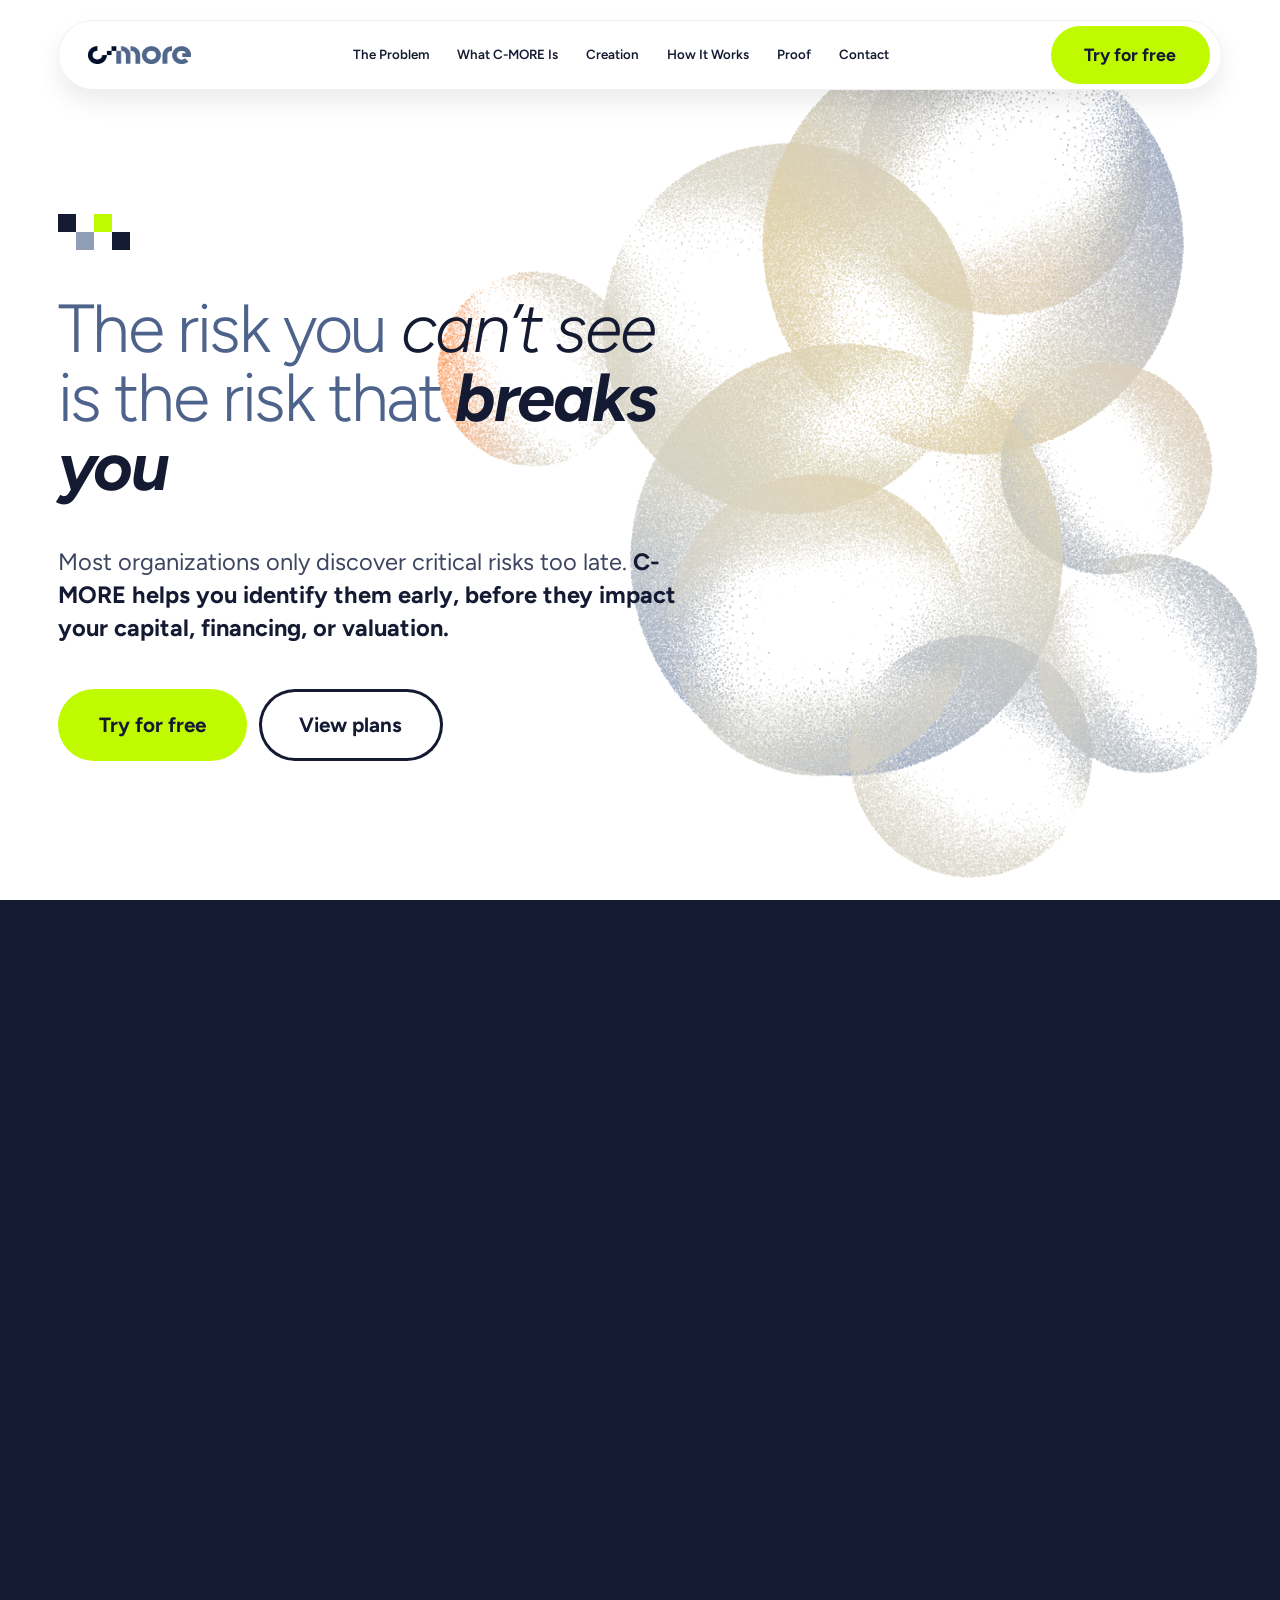
==== index.html @ a4d82d22 "Add the C-MORE landing page Static site: index.html plus assets/ (Figtree + Kode Mono from Google Fo" ====
<!doctype html>
<html lang="en">
  <head>
    <meta charset="utf-8" />
    <meta name="viewport" content="width=device-width, initial-scale=1" />
    <title>C-MORE — Risk intelligence infrastructure</title>
    <meta
      name="description"
      content="C-MORE is an AI-powered risk intelligence platform that turns ESG exposure, operational dependencies and supply chain vulnerabilities into a continuously updated risk map."
    />
    <meta name="theme-color" content="#141A32" />
    <link rel="preconnect" href="https://fonts.googleapis.com" />
    <link rel="preconnect" href="https://fonts.gstatic.com" crossorigin />
    <link
      rel="stylesheet"
      href="https://fonts.googleapis.com/css2?family=Figtree:ital,wght@0,300;0,400;0,500;0,600;0,700;0,800;0,900&amp;family=Kode+Mono:wght@400;500;600;700&amp;display=swap"
    />
    <link rel="stylesheet" href="assets/css/styles.css" />
  </head>
  <body>
    <!-- The nav surface doubles as the trial panel: pressing the CTA grows the
         pill downward, fades the links out and turns the CTA into a close X.
         The panel is absolutely positioned so the height change never reflows
         it. -->
    <header class="nav" id="nav">
      <div class="nav__bar">
        <a href="#top" aria-label="C-MORE home">
          <img
            class="nav__logo"
            src="assets/images/fig-logo.png"
            alt="c·more"
            width="112"
            height="30"
          />
        </a>

        <button
          class="nav__toggle"
          type="button"
          aria-expanded="false"
          aria-controls="nav-links"
        >
          <span></span>
          <span class="sr-only">Menu</span>
        </button>

        <nav class="nav__links" id="nav-links">
          <a href="#problem">The Problem</a>
          <a href="#what">What C-MORE Is</a>
          <a href="#creation">Creation</a>
          <a href="#how">How It Works</a>
          <a href="#proof">Proof</a>
          <a href="#contact">Contact</a>
          <button class="nav__cta--mobile" type="button" data-try-open>
            Try for free
          </button>
        </nav>

        <button
          class="btn btn--primary btn--sm nav__cta"
          type="button"
          id="try-toggle"
          aria-expanded="false"
          aria-controls="try-panel"
        >
          <span class="nav__cta-label">Try for free</span>
          <svg
            class="nav__cta-x"
            viewBox="0 0 24 24"
            aria-hidden="true"
            focusable="false"
          >
            <path d="M6 6l12 12M18 6L6 18" />
          </svg>
          <span class="nav__cta-close sr-only">Close</span>
        </button>
      </div>

      <div class="try-panel" id="try-panel">
        <h2 class="try-panel__title">Try C-MORE free</h2>
        <p class="try-panel__lead">
          See C-MORE mapped against your own supplier data — no credit card
          required.
        </p>
        <p class="try-panel__text">
          Placeholder panel content. This is where the trial sign-up form would
          live — swap it in when the fields are decided.
        </p>
      </div>
    </header>

    <div class="scrim" data-try-close></div>

    <main id="top">
      <!-- ===================== Hero ===================== -->
      <section class="hero">
        <div class="hero__bg" aria-hidden="true"></div>

        <div class="hero__inner">
          <div class="motif" aria-hidden="true">
            <i class="is-navy"></i><i></i><i class="is-green"></i><i></i> <i></i
            ><i class="is-mist"></i><i></i><i class="is-navy"></i>
          </div>

          <h1 class="hero__title">
            The risk you <em>can’t see</em><br />
            is the risk that <em class="is-bold">breaks you</em>
          </h1>

          <p class="hero__lead">
            Most organizations only discover critical risks too late.
            <strong
              >C-MORE helps you identify them early, before they impact your
              capital, financing, or valuation.</strong
            >
          </p>

          <div class="hero__ctas">
            <button class="btn btn--primary" type="button" data-try-open>
              Try for free
            </button>
            <a class="btn btn--ghost" href="#how">View plans</a>
          </div>
        </div>
      </section>
      <div class="hero__spacer" aria-hidden="true"></div>

      <!-- ===================== The problem ===================== -->
      <section class="problem" id="problem">
        <div class="container problem__inner">
          <div class="eyebrow">
            <span class="eyebrow__text">THE PROBLEM</span>
            <span class="dots" aria-hidden="true"><i></i><i></i><i></i></span>
          </div>

          <h2 class="section-title">
            Your biggest risks aren’t in your financial statements.
            <em class="em-strong">Yet.</em>
          </h2>

          <p class="problem__copy">
            Risk is now systemic, moving across supply chains, geographies and
            regulatory regimes. Non-financial risk is now
            <strong>auditable, enforceable</strong> and
            <strong>penalised</strong>, while financial institutions
            increasingly assess the wider ecosystem behind every company.
          </p>
          <p class="problem__copy">
            <strong
              >Yet visibility has not kept pace, creating blind spots where
              interconnected risk can emerge and spread.</strong
            >
          </p>

          <div class="bars" id="bars">
            <div class="bar">
              <span class="bar__label">VISIBILITY INTO TIER 1</span>
              <span class="bar__track"
                ><span class="bar__fill" style="--to: 60%"></span
              ></span>
              <span class="bar__value">60%</span>
            </div>
            <div class="bar">
              <span class="bar__label">VISIBILITY INTO TIER 2</span>
              <span class="bar__track"
                ><span class="bar__fill" style="--to: 30%"></span
              ></span>
              <span class="bar__value">30%</span>
            </div>
            <div class="bar bar--alert">
              <span class="bar__label"
                >VISIBILITY INTO<br />TIER 3 &amp; BEYOND</span
              >
              <span class="bar__track"
                ><span class="bar__fill" style="--to: 2%"></span
              ></span>
              <span class="bar__value">2%</span>
            </div>
          </div>
        </div>
      </section>
      <div class="problem__gap" aria-hidden="true"></div>

      <!-- ===================== What C-MORE is ===================== -->
      <div class="what-pin">
        <section class="what" id="what">
          <div class="container what__inner">
            <div class="eyebrow eyebrow--light">
              <span class="eyebrow__text">WHAT C-MORE IS</span>
              <span class="dots" aria-hidden="true"><i></i><i></i><i></i></span>
            </div>

            <h2 class="section-title">
              The intelligence layer for non-financial risk
            </h2>

            <p class="what__lead">
              C-MORE is an AI-powered risk intelligence platform. We aggregate
              data across your company and its ecosystem, turning ESG exposure,
              operational dependencies and supply chain vulnerabilities into a
              continuously updated risk map.
            </p>

            <div class="flow">
              <div class="flow__stats">
                <div class="flow__stat">
                  <b>100+</b>
                  <span>Structured and unstructured data sources</span>
                </div>
                <div class="flow__stat">
                  <b>20+</b>
                  <span>Risk areas, from climate to governance</span>
                </div>
              </div>

              <div class="flow__chaos" aria-hidden="true">
                <i
                  style="
                    top: 22px;
                    width: 22px;
                    height: 22px;
                    background: #c0fa00;
                    animation: chaosA 5.2s linear infinite -1.1s;
                  "
                ></i>
                <i
                  style="
                    top: 74px;
                    width: 13px;
                    height: 13px;
                    background: #5c74a3;
                    animation: chaosB 4.1s linear infinite -3s;
                  "
                ></i>
                <i
                  style="
                    top: 48px;
                    width: 17px;
                    height: 17px;
                    background: #9db0ce;
                    animation: chaosA 6s linear infinite -4.4s;
                  "
                ></i>
                <i
                  style="
                    top: 118px;
                    width: 26px;
                    height: 26px;
                    background: #5c74a3;
                    animation: chaosB 5.6s linear infinite -0.4s;
                  "
                ></i>
                <i
                  style="
                    top: 96px;
                    width: 11px;
                    height: 11px;
                    background: #c0fa00;
                    animation: chaosA 3.8s linear infinite -2.2s;
                  "
                ></i>
                <i
                  style="
                    top: 152px;
                    width: 15px;
                    height: 15px;
                    background: #9db0ce;
                    animation: chaosB 4.7s linear infinite -3.7s;
                  "
                ></i>
                <i
                  style="
                    top: 178px;
                    width: 20px;
                    height: 20px;
                    background: #c0fa00;
                    animation: chaosA 5.9s linear infinite -5.1s;
                  "
                ></i>
                <i
                  style="
                    top: 206px;
                    width: 12px;
                    height: 12px;
                    background: #5c74a3;
                    animation: chaosB 4.3s linear infinite -1.8s;
                  "
                ></i>
                <i
                  style="
                    top: 238px;
                    width: 24px;
                    height: 24px;
                    background: #5c74a3;
                    animation: chaosA 6.4s linear infinite -2.9s;
                  "
                ></i>
                <i
                  style="
                    top: 262px;
                    width: 14px;
                    height: 14px;
                    background: #c0fa00;
                    animation: chaosB 5s linear infinite -4s;
                  "
                ></i>
                <i
                  style="
                    top: 8px;
                    width: 16px;
                    height: 16px;
                    background: #9db0ce;
                    animation: chaosB 4.9s linear infinite -0.9s;
                  "
                ></i>
                <i
                  style="
                    top: 136px;
                    width: 10px;
                    height: 10px;
                    background: #c0fa00;
                    animation: chaosA 4.5s linear infinite -3.3s;
                  "
                ></i>
                <i
                  style="
                    top: 58px;
                    width: 19px;
                    height: 19px;
                    background: #5c74a3;
                    animation: chaosB 5.4s linear infinite -2.5s;
                  "
                ></i>
                <i
                  style="
                    top: 222px;
                    width: 18px;
                    height: 18px;
                    background: #9db0ce;
                    animation: chaosA 4s linear infinite -1.4s;
                  "
                ></i>
              </div>

              <div class="flow__core">
                <img
                  src="assets/images/fig-logo-negative.png"
                  alt="c·more"
                  width="166"
                  height="45"
                />
              </div>

              <div class="flow__order" aria-hidden="true">
                <div class="train">
                  <i style="background: #c0fa00"></i
                  ><i style="background: #5c74a3"></i>
                  <i style="background: #9db0ce"></i
                  ><i style="background: #5c74a3"></i>
                  <i style="background: #c0fa00"></i
                  ><i style="background: #5c74a3"></i>
                  <i style="background: #9db0ce"></i
                  ><i style="background: #5c74a3"></i>
                  <i style="background: #c0fa00"></i
                  ><i style="background: #5c74a3"></i>
                  <i style="background: #9db0ce"></i
                  ><i style="background: #5c74a3"></i>
                </div>
              </div>

              <p class="flow__caption">
                continuously<br />updated<br />risk map
              </p>
            </div>
          </div>

          <div class="what__quote">
            <!-- One element per line: the typewriter fills them in sequence,
                 which lets the second line carry its own emphasis (a single
                 sliced string could not hold markup). -->
            <p data-quote>
              <span class="quote__line">If you can’t quantify your risk,</span>
              <span class="quote__line em-strong"
                >you can’t defend your business.</span
              >
            </p>
            <button class="btn btn--ghost-light" type="button" data-try-open>
              Try now
            </button>
          </div>
        </section>
      </div>

      <!-- ===================== Category creation ===================== -->
      <div class="creation-pin">
        <section class="creation" id="creation">
          <div class="container">
            <div class="creation__head">
              <div class="eyebrow">
                <span class="eyebrow__text">CATEGORY CREATION</span>
                <span class="dots" aria-hidden="true"
                  ><i></i><i></i><i></i
                ></span>
              </div>
              <h2 class="section-title">
                <span class="title-kicker">A new category:</span>Risk
                Intelligence Infrastructure
              </h2>
              <p class="creation__lead">
                This is not a reporting tool. It is a monitoring and
                intelligence infrastructure, one that learns as your business
                and its ecosystem change.
              </p>
            </div>

            <!-- Two clipping bands with the lime line running through the gap
                 between them. Each row slides into that gap and is masked by
                 its band's edge, rather than crossing the line. -->
            <div class="risk-cards">
              <div class="risk-row risk-row--top">
                <div class="risk-row__inner">
                  <article class="risk-card reveal">
                    <b>Supply chain dependencies</b>
                    <span
                      >Disruption, concentration risk and Tier-2 vulnerabilities
                      that don’t appear in your own accounts.</span
                    >
                  </article>
                  <article class="risk-card reveal">
                    <b>Climate &amp; ESG factors</b>
                    <span
                      >Transition risk, physical climate exposure and ESG data
                      gaps that affect financing and credit ratings.</span
                    >
                  </article>
                </div>
              </div>

              <div class="risk-row risk-row--bottom">
                <div class="risk-row__inner">
                  <article class="risk-card reveal">
                    <b>Regulatory misalignment</b>
                    <span
                      >CSRD, ISSB and EU Taxonomy exposure that becomes
                      auditable, enforceable and penalised.</span
                    >
                  </article>
                  <article class="risk-card reveal">
                    <b>Operational dependencies</b>
                    <span
                      >Single points of failure in your ecosystem that aren’t
                      visible until they break.</span
                    >
                  </article>
                </div>
              </div>
            </div>
          </div>

          <!-- Statement and dataset are one group so the pair centres itself,
               rather than each being placed with its own vh offset. The slot
               collapses to nothing until the dataset is called for, so the
               statement is centred on its own first. -->
          <div class="creation__final">
            <!-- The sizer reserves the full two-line box so the typewriter does
                 not reflow and re-centre the block as each line lands. -->
            <!-- Two parts so each can be styled: the kicker is smaller and
                 held to one line, the statement itself is bold italic. The
                 typewriter fills them in sequence. The sizer is a hidden copy
                 that holds the box open so typing cannot reflow it. -->
            <p class="creation__statement">
              <span class="type">
                <span class="type__sizer" aria-hidden="true">
                  <span class="statement__kicker"
                    >C-MORE brings these into a single layer:</span
                  >
                  <span class="statement__body"
                    >a living dataset of company risk, continuously enriched and
                    analysed by AI.</span
                  >
                </span>
                <span class="type__out">
                  <span class="statement__kicker" data-statement-line
                    >C-MORE brings these into a single layer:</span
                  >
                  <span class="statement__body" data-statement-line
                    >a living dataset of company risk, continuously enriched and
                    analysed by AI.</span
                  >
                </span>
              </span>
            </p>

            <div class="dataset-slot">
              <div class="dataset">
            <div class="dataset__head">
              <span>LIVING DATASET</span>
              <span class="dataset__live"
                ><i aria-hidden="true"></i><span>LIVE</span></span
              >
            </div>
            <div class="dataset__viewport">
              <div class="dataset__reel" data-reel>
                <div class="dataset__row">
                  <i aria-hidden="true"></i
                  ><span>supplier network — tier-2 exposure remapped</span>
                </div>
                <div class="dataset__row">
                  <i aria-hidden="true"></i
                  ><span>CSRD / ESRS E1 — disclosure gap rescored</span>
                </div>
                <div class="dataset__row">
                  <i aria-hidden="true"></i
                  ><span>physical climate — flood exposure updated</span>
                </div>
                <div class="dataset__row">
                  <i aria-hidden="true"></i
                  ><span>governance — board oversight signal added</span>
                </div>
                <div class="dataset__row">
                  <i aria-hidden="true"></i
                  ><span>EU Taxonomy — alignment re-assessed</span>
                </div>
                <div class="dataset__row">
                  <i aria-hidden="true"></i
                  ><span>labour practices — supplier audit ingested</span>
                </div>
                <div class="dataset__row">
                  <i aria-hidden="true"></i
                  ><span>transition risk — carbon price scenario run</span>
                </div>
                <div class="dataset__row">
                  <i aria-hidden="true"></i
                  ><span>concentration risk — single-source flag raised</span>
                </div>
              </div>
            </div>
              </div>
            </div>
          </div>

          <div class="creation__wipe" aria-hidden="true"></div>
        </section>
      </div>

      <div class="band" aria-hidden="true"></div>

      <!-- ===================== How it works ===================== -->
      <div class="how-pin">
        <section class="how" id="how">
          <div class="container how__inner">
          <div class="how__main">
            <div class="eyebrow eyebrow--light eyebrow--start">
              <span class="eyebrow__text">HOW IT WORKS</span>
              <span class="dots" aria-hidden="true"><i></i><i></i><i></i></span>
            </div>

            <h2 class="how__title">From Signals to<br />Risk Intelligence</h2>

            <p class="how__lead">
              <strong
                >Each step turns fragmented signals into decision-ready
                intelligence</strong
              >, building toward measurable improvements in visibility,
              compliance and financial performance.
            </p>

            <div class="proof" id="proof">
              <div class="proof__card reveal">
                <b>30+</b>
                <span
                  >clients identify and structure supplier risk across 20+
                  sub-dimensions <strong>within the first 90 days</strong></span
                >
              </div>
              <div class="proof__card reveal">
                <b>75%</b>
                <span
                  >clients achieved their first CSRD disclosure requirements
                  within <strong>3 months of deployment</strong></span
                >
              </div>
              <div class="proof__card reveal">
                <b>2-3%</b>
                <span
                  >clients achieve a 2-3%
                  <strong>reduction in cost of capital</strong> through
                  proactive risk mitigation and continuous monitoring</span
                >
              </div>
            </div>
          </div>

          <!-- Four steps on one rail. On desktop each is a numbered square
               that expands into a card when it becomes the active step; below
               that breakpoint they are simply four stacked cards. -->
          <ol class="rail" id="contact">
            <li class="step is-open" data-step>
              <span class="step__no">01</span>
              <div class="step__body">
                <div class="step__inner">
                  <b class="step__title">Map your risk landscape.</b>
                  <p class="step__text">
                    We aggregate data across your company, suppliers, and
                    ecosystem — integrating ESG disclosures, operational data,
                    regulatory exposure, and supply chain dependencies into a
                    single, structured view.
                  </p>
                </div>
              </div>
            </li>

            <li class="step" data-step>
              <span class="step__no">02</span>
              <div class="step__body">
                <div class="step__inner">
                  <b class="step__title">Quantify the impact.</b>
                  <p class="step__text">
                    We translate risk signals into financial terms: cost of
                    capital implications, financing risk, valuation exposure.
                    Risk becomes a number your CFO can use and your board can
                    act on.
                  </p>
                </div>
              </div>
            </li>

            <li class="step" data-step>
              <span class="step__no">03</span>
              <div class="step__body">
                <div class="step__inner">
                  <b class="step__title">Monitor how risk evolves.</b>
                  <p class="step__text">
                    Our AI continuously tracks changes (supplier events,
                    regulatory updates, climate signals, market shifts) and
                    updates your risk profile without manual refresh cycles.
                    Your exposure picture is always current.
                  </p>
                </div>
              </div>
            </li>

            <li class="step" data-step>
              <span class="step__no">04</span>
              <div class="step__body">
                <div class="step__inner">
                  <b class="step__title">Equip leadership with intelligence.</b>
                  <p class="step__text">
                    Reports, alerts, and intelligence outputs for finance, risk,
                    and executives, audit-ready for CSRD, ISSB, and EU Taxonomy.
                    Not raw data or dashboards. Ready for filings, board packs,
                    and investor conversations.
                  </p>
                </div>
              </div>
            </li>
          </ol>
          </div>
        </section>
      </div>
    </main>

    <script src="assets/js/app.js"></script>
  </body>
</html>
---- assets/css/styles.css ----
/* ==========================================================================
   C-MORE — responsive stylesheet
   Breakpoints: mobile <768 · tablet 768–1023 · desktop >=1024
   Type and rhythm are fluid: capped by BOTH width (vw) and height (vh) so the
   page fits a short laptop window as well as a tall monitor.
   ========================================================================== */

/* ---------- Tokens ---------- */
:root {
  /* palette */
  --navy: #141a32;
  --navy-deep: #080d1c;
  --green: #c0fa00;
  --beige: #f2f1ed;
  --ink: #3e4560;
  --slate: #4e638b;
  --mist: #909db6;
  --fog: #b9c1d4;
  --red: #dd2c2f;
  --bar-track: #e9e7e2;
  --hairline: #e2e6ee;
  --blue-mid: #5c74a3;
  --blue-soft: #9db0ce;
  --white: #ffffff;

  /* layout */
  --gutter: clamp(20px, 4.5vw, 96px);
  --maxw: 1248px;
  --nav-h: clamp(56px, 6.4vw, 96px);
  --nav-top: clamp(12px, 1.6vw, 20px);

  /* fluid type — min, fluid (capped by width AND height), max */
  --fs-display-xl: clamp(2.125rem, min(8.4vw, 9.6vh), 4.25rem); /* hero h1 */
  --fs-display-l: clamp(2rem, min(5.9vw, 7.4vh), 5.25rem); /* section h2 */
  --fs-display-m: clamp(1.875rem, min(5.1vw, 6.4vh), 4.5rem);
  --fs-quote: clamp(1.5rem, min(3.6vw, 5.2vh), 3.75rem);
  --fs-statement: clamp(1.375rem, min(3.4vw, 4.8vh), 3.5rem);
  --fs-stat-xl: clamp(2rem, min(5vw, 5vh), 5.5rem); /* 60% 30% 2% */
  --fs-stat-m: clamp(1.75rem, min(3vw, 4.4vh), 2.75rem); /* 100+ 20+  */
  --fs-stat-s: clamp(1.5rem, min(2.6vw, 3.8vh), 2.375rem); /* 30+ 75%   */

  --fs-lead: clamp(1rem, 1.1vw + 0.6rem, 1.5rem);
  /* One body size for every section's paragraphs — vh-capped like the titles
     so the title:body ratio stays constant in the pinned frames too. */
  --fs-body: clamp(0.9375rem, min(1.3vw, 2.7vh), 1.3125rem);
  --fs-sm: clamp(0.875rem, 0.2vw + 0.82rem, 0.9375rem);
  --fs-mono: clamp(0.5rem, 0.2vw + 0.6rem, 0.9rem);
  --fs-mono-sm: clamp(0.625rem, 0.2vw + 0.58rem, 0.8125rem);

  /* vertical rhythm */
  --section-y: clamp(56px, min(8vw, 11vh), 110px);
  --stack-lg: clamp(24px, 3.5vw, 44px);
  --stack-md: clamp(12px, min(2.4vw, 2.6vh), 32px);
  --stack-sm: clamp(10px, 1.4vw, 16px);

  /* scroll-driven progress values, written by app.js.
     --problem-in defaults to 1 so section 2 is simply visible wherever the
     desktop choreography is not running (mobile, tablet, reduced motion). */
  --problem-in: 1;
  --blur-q: 0;
  --what-top: 100%;
  --what-bottom: 0%;
  --what-out: 0;
  --creation-in: 1;
  --creation-exit: 0px;
  --dataset-close: 1;
  --how-in: 1;
  --card-pad: clamp(20px, 2.4vw, 28px);
  --step-ease: cubic-bezier(0.32, 0.72, 0.24, 1);
  --nav-bar-h: 70px;
  /* The surface is anchored at top: var(--nav-top) and grows downward, so the
     only height that leaves an equal gap below is the viewport less that inset
     twice. A max cap cannot be used here — it would strand the bottom margin. */
  --nav-open-h: calc(100svh - 2 * var(--nav-top));
  --what-fade: 0;
  --quote-in: 0;
  --learn-in: 0;
  --merge-cards: 0;
  --merge-grow: 0;
  --merge-fill: 0;
  --merge-text: 0;
  --merge-settle: 0;
}

/* ---------- Reset / base ---------- */
*,
*::before,
*::after {
  box-sizing: border-box;
}

/* `clip` rather than `hidden`: hidden would turn the viewport into a scroll
   container and break every position:sticky section below. */
html {
  scroll-behavior: smooth;
  -webkit-text-size-adjust: 100%;
  overflow-x: clip;
}

body {
  margin: 0;
  background: var(--navy);
  color: var(--navy);
  font-family:
    "Figtree",
    system-ui,
    -apple-system,
    "Segoe UI",
    sans-serif;
  font-size: var(--fs-body);
  line-height: 1.5;
  -webkit-font-smoothing: antialiased;
}

/* anchor links shouldn't land underneath the fixed nav */
[id] {
  scroll-margin-top: calc(var(--nav-h) + var(--nav-top) + 16px);
}

h1,
h2,
h3,
p {
  margin: 0;
}
img {
  max-width: 100%;
  display: block;
}
a {
  color: inherit;
  text-decoration: none;
}
button {
  font: inherit;
  color: inherit;
  background: none;
  border: 0;
  cursor: pointer;
}

:focus-visible {
  outline: 3px solid var(--green);
  outline-offset: 3px;
}

.container {
  width: min(var(--maxw), 100%);
  margin-inline: auto;
}

.sr-only {
  position: absolute;
  width: 1px;
  height: 1px;
  padding: 0;
  margin: -1px;
  overflow: hidden;
  clip: rect(0 0 0 0);
  white-space: nowrap;
  border: 0;
}

/* Scroll-room spacers — only needed once sections are pinned (desktop). */
.hero__spacer,
.problem__gap {
  display: none;
}

/* ---------- Shared bits ---------- */
.eyebrow {
  display: flex;
  flex-direction: column;
  gap: 8px;
  align-items: center;
  margin-bottom: var(--stack-md);
}
.eyebrow--start {
  align-items: flex-start;
}

.eyebrow__text {
  font-family: "Kode Mono", ui-monospace, Menlo, monospace;
  font-size: var(--fs-mono);
  font-weight: 700;
  letter-spacing: 0.14em;
  color: var(--slate);
}
.eyebrow--light .eyebrow__text {
  color: var(--mist);
}

.dots {
  display: flex;
  gap: 8px;
}
.dots i {
  width: 8px;
  height: 8px;
  background: var(--green);
  display: block;
}

.btn {
  display: inline-flex;
  align-items: center;
  justify-content: center;
  border-radius: 999px;
  font-weight: 700;
  text-align: center;
  padding: clamp(12px, 1.6vw, 24px) clamp(22px, 3.2vw, 48px);
  font-size: clamp(0.9375rem, 0.8vw + 0.65rem, 1.5rem);
  transition:
    transform 0.18s ease,
    background-color 0.18s ease,
    color 0.18s ease;
}
.btn:hover {
  transform: translateY(-2px);
}
.btn--primary {
  background: var(--green);
  color: var(--navy);
}
.btn--ghost {
  box-shadow: inset 0 0 0 3px var(--navy);
  color: var(--navy);
}
.btn--ghost-light {
  box-shadow: inset 0 0 0 3px var(--white);
  color: var(--white);
}
.btn--sm {
  padding: clamp(10px, 1.2vw, 20px) clamp(18px, 2.6vw, 40px);
  font-size: clamp(0.875rem, 0.45vw + 0.75rem, 1.125rem);
}

.motif {
  display: grid;
  grid-template-columns: repeat(4, 18px);
  grid-template-rows: 18px 18px;
}
.motif i {
  display: block;
}
.motif .is-navy {
  background: var(--navy);
}
.motif .is-green {
  background: var(--green);
}
.motif .is-mist {
  background: var(--mist);
}

/* ==========================================================================
   Nav
   ========================================================================== */
.nav {
  position: fixed;
  top: var(--nav-top);
  left: var(--gutter);
  right: var(--gutter);
  z-index: 200;
  max-width: 1252px;
  margin-inline: auto;
  height: var(--nav-bar-h);
  /* Exactly half the bar, not an arbitrary large pill value. It renders the
     same when collapsed — the browser clamps any radius to half the box — but
     it means the radius does not balloon as the clamp lifts during the expand.
     Interpolating from 68px would render 35px, then ~52px, then 36px. */
  border-radius: calc(var(--nav-bar-h) / 2);
  background: var(--white);
  box-shadow:
    inset 0 0 0 1px rgba(20, 26, 50, 0.06),
    0 12px 24px rgba(0, 0, 0, 0.08);
  /* only the surface itself changes — the bar and the panel inside it are
     sized independently, so nothing reflows while this runs */
  transition:
    height 0.45s var(--step-ease),
    border-radius 0.45s var(--step-ease);
  will-change: height;
}
.nav.is-try-open {
  height: var(--nav-open-h);
  border-radius: clamp(24px, 3vw, 36px);
}

.nav__bar {
  height: var(--nav-bar-h);
  display: flex;
  align-items: center;
  gap: 8px;
  padding: clamp(8px, 1vw, 14px);
  padding-left: clamp(18px, 2.4vw, 32px);
}

.nav__logo {
  width: clamp(78px, 8vw, 112px);
  height: auto;
}

.nav__links {
  flex: 1;
  display: flex;
  justify-content: center;
  gap: clamp(14px, 2.2vw, 32px);
  font-size: clamp(0.8125rem, 1.04vw, 0.9375rem);
  font-weight: 600;
}
.nav__links a {
  white-space: nowrap;
}
.nav__links a:hover {
  color: var(--slate);
}
.nav__cta--mobile {
  display: none;
}

.nav__toggle {
  display: none;
  margin-left: auto;
  width: 44px;
  height: 44px;
  align-items: center;
  justify-content: center;
  border-radius: 999px;
}
.nav__toggle span {
  position: relative;
  display: block;
  width: 20px;
  height: 2px;
  background: var(--navy);
  transition: background 0.2s ease;
}
.nav__toggle span::before,
.nav__toggle span::after {
  content: "";
  position: absolute;
  left: 0;
  width: 20px;
  height: 2px;
  background: var(--navy);
  transition: transform 0.22s ease;
}
.nav__toggle span::before {
  top: -6px;
}
.nav__toggle span::after {
  top: 6px;
}

.nav__cta {
  flex: none;
}

/* CTA becomes a close button once the panel is open */
.nav__cta-close,
.nav__cta-x {
  display: none;
}
.nav__cta-x {
  width: 20px;
  height: 20px;
}
.nav__cta-x path {
  fill: none;
  stroke: currentColor;
  stroke-width: 2.5;
  stroke-linecap: round;
}
.nav.is-try-open .nav__cta-label {
  display: none;
}
.nav.is-try-open .nav__cta-close {
  display: inline; /* stays screen-reader only — it names the button */
}
.nav.is-try-open .nav__cta-x {
  display: block;
}
.nav.is-try-open .nav__cta {
  width: var(--nav-cta-x, 44px);
  height: var(--nav-cta-x, 44px);
  padding: 0;
}

/* the links step aside for the panel */
.nav__links {
  transition: opacity 0.22s ease;
}
.nav.is-try-open .nav__links {
  opacity: 0;
  pointer-events: none;
}

/* Fixed height rather than `bottom: 0`, so the surface growing around it does
   not reflow the panel's own contents mid-animation. */
.try-panel {
  position: absolute;
  top: var(--nav-bar-h);
  left: 0;
  right: 0;
  height: calc(var(--nav-open-h) - var(--nav-bar-h));
  overflow-y: auto;
  display: flex;
  flex-direction: column;
  gap: var(--stack-sm);
  padding: clamp(4px, 1vh, 16px) clamp(20px, 3vw, 44px) clamp(24px, 4vh, 44px);
  opacity: 0;
  visibility: hidden;
  transition:
    opacity 0.25s ease,
    visibility 0.25s;
}
.nav.is-try-open .try-panel {
  opacity: 1;
  visibility: visible;
  transition-delay: 0.14s, 0s;
}

.try-panel__title {
  font-size: clamp(1.75rem, 3.2vw, 2.75rem);
  font-weight: 300;
  line-height: 1.05;
  letter-spacing: -0.03em;
  color: var(--navy);
}
.try-panel__lead {
  font-size: var(--fs-body);
  line-height: 1.45;
  color: var(--navy);
  font-weight: 700;
  max-width: min(760px, 100%);
}
.try-panel__text {
  font-size: var(--fs-sm);
  line-height: 1.6;
  color: var(--ink);
  max-width: min(760px, 100%);
}

.scrim {
  position: fixed;
  inset: 0;
  z-index: 190;
  background: rgba(8, 13, 28, 0.6);
  opacity: 0;
  pointer-events: none;
  transition: opacity 0.35s ease;
}
.scrim.is-on {
  opacity: 1;
  pointer-events: auto;
}

/* held only while the panel is open, then removed */
html.is-locked {
  overflow: hidden;
}

/* ==========================================================================
   Hero
   ========================================================================== */
.hero {
  position: relative;
  /* own stacking context, so the z-index:-1 backdrop stays inside the hero
     instead of sliding behind the page background */
  isolation: isolate;
  min-height: 100svh;
  display: flex;
  align-items: center;
  padding: calc(var(--nav-h) + var(--nav-top) + clamp(24px, 5vh, 72px))
    var(--gutter) clamp(48px, 8vh, 96px);
}

.hero__bg {
  position: absolute;
  inset: 0;
  z-index: -1;
  /* White ground with the composition held to the right edge. `contain` (not
     cover) is what makes `right` mean anything — cover would scale the art to
     fill the width, leaving no slack to align within. */
  background: var(--white) url("../images/ALMA-composicao.svg") right center /
    contain no-repeat;
  filter: blur(calc(var(--blur-q) * 12px))
    brightness(calc(1 + var(--blur-q) * 0.28))
    saturate(calc(1 - var(--blur-q) * 0.25));
  transform: scale(calc(1 + var(--blur-q) * 0.04));
  will-change: filter, transform;
}

/* Legibility scrim. Not needed on a white ground with the art held clear of
   the copy — only where the image goes full-bleed behind the text (mobile). */
.hero__bg::after {
  content: "";
  position: absolute;
  inset: 0;
}

.hero__inner {
  position: relative;
  display: flex;
  flex-direction: column;
  gap: var(--stack-lg);
  max-width: 720px;
  opacity: calc(1 - var(--blur-q));
}

.hero__title {
  font-size: var(--fs-display-xl);
  font-weight: 300;
  line-height: 1.02;
  letter-spacing: -0.035em;
  color: var(--slate);
  text-wrap: balance;
}
.hero__title em {
  font-style: italic;
  color: var(--navy);
}
.hero__title em.is-bold {
  font-weight: 700;
}

/* emphasis inside a display heading — matches the hero's treatment */
.em-strong {
  font-style: italic;
  font-weight: 700;
}

.hero__lead {
  font-size: var(--fs-lead);
  line-height: 1.4;
  color: var(--ink);
  max-width: min(620px, 100%);
}
.hero__lead strong {
  color: var(--navy);
}

.hero__ctas {
  display: flex;
  flex-wrap: wrap;
  gap: 12px;
  align-items: center;
}

/* ==========================================================================
   The Problem
   ========================================================================== */
.problem {
  position: relative;
  z-index: 1;
  background: var(--beige);
  padding: var(--section-y) var(--gutter);
}

.problem__inner {
  display: flex;
  flex-direction: column;
  align-items: center;
  text-align: center;
}

.section-title {
  font-size: var(--fs-display-l);
  font-weight: 300;
  line-height: 0.98;
  letter-spacing: -0.035em;
  color: var(--navy);
  text-wrap: balance;
  max-width: min(1100px, 100%);
  margin-bottom: var(--stack-md);
}

.problem__copy {
  font-size: var(--fs-body);
  line-height: 1.45;
  color: var(--ink);
  max-width: min(1040px, 100%);
  margin-bottom: var(--stack-sm);
}
.problem__copy strong {
  color: var(--navy);
}
.problem__copy:last-of-type {
  margin-bottom: clamp(32px, 5vh, 72px);
}

/* --- bars --- */
.bars {
  width: 100%;
}

.bar {
  display: grid;
  grid-template-columns: minmax(140px, 320px) 1fr minmax(96px, 220px);
  align-items: center;
  gap: clamp(16px, 3vw, 40px);
  padding: clamp(14px, 2.4vh, 28px) 0;
  border-top: 1px solid var(--fog);
  text-align: left;
}
.bar:last-child {
  border-bottom: 1px solid var(--fog);
}

.bar__label {
  font-family: "Kode Mono", ui-monospace, Menlo, monospace;
  font-size: var(--fs-mono);
  letter-spacing: 0.15em;
  line-height: 1.4;
  color: var(--navy);
}

.bar__track {
  height: clamp(12px, 1.8vh, 22px);
  background: var(--bar-track);
  position: relative;
}
.bar__fill {
  position: absolute;
  inset: 0 auto 0 0;
  width: 0;
  background: var(--navy);
  transition: width 1.1s cubic-bezier(0.25, 0.6, 0.25, 1);
}
.bar--alert .bar__fill {
  background: var(--red);
}
.bars.is-on .bar__fill {
  width: var(--to);
}
.bars.is-on .bar:nth-child(2) .bar__fill {
  transition-delay: 0.25s;
}
.bars.is-on .bar:nth-child(3) .bar__fill {
  transition-delay: 0.5s;
}

.bar__value {
  font-size: var(--fs-stat-xl);
  font-weight: 800;
  line-height: 0.85;
  letter-spacing: -0.045em;
  color: var(--navy);
  text-align: right;
}
.bar--alert .bar__value {
  color: var(--red);
}

/* ==========================================================================
   What C-MORE is
   ========================================================================== */
.what {
  position: relative;
  z-index: 3;
  background: var(--navy);
  color: var(--white);
  padding: var(--section-y) var(--gutter);
  overflow: hidden;
}

.what__inner {
  display: flex;
  flex-direction: column;
  align-items: center;
  text-align: center;
  opacity: calc(1 - var(--what-fade));
}

.what .section-title {
  color: var(--white);
}

.what__lead {
  font-size: var(--fs-body);
  line-height: 1.45;
  color: var(--fog);
  max-width: min(1000px, 100%);
  margin-bottom: clamp(28px, 5vh, 56px);
}

/* --- the diagram --- */
.flow {
  width: 100%;
  display: grid;
  grid-template-columns:
    minmax(150px, 180px) 1fr minmax(180px, 230px)
    1fr minmax(150px, 180px);
  align-items: center;
  column-gap: 8px;
  text-align: left;
}

.flow__stats {
  display: flex;
  flex-direction: column;
  gap: var(--stack-md);
}
.flow__stat {
  display: flex;
  flex-direction: column;
  gap: 10px;
}
.flow__stat b {
  font-size: var(--fs-stat-m);
  font-weight: 800;
  line-height: 0.9;
  letter-spacing: -0.03em;
  color: var(--white);
}
.flow__stat span {
  font-family: "Kode Mono", ui-monospace, Menlo, monospace;
  font-size: var(--fs-mono-sm);
  font-weight: 600;
  letter-spacing: 0.18em;
  line-height: 1.7;
  text-transform: uppercase;
  color: var(--white);
}

.flow__chaos,
.flow__order {
  position: relative;
  height: clamp(180px, 30vh, 300px);
  overflow: hidden;
}
.flow__chaos {
  border-left: 3px dotted rgba(255, 255, 255, 0.55);
}
.flow__order {
  border-right: 3px dotted rgba(255, 255, 255, 0.55);
}

.flow__chaos i {
  position: absolute;
  left: -30px;
  display: block;
}

.flow__order .train {
  position: absolute;
  left: -16px;
  top: 50%;
  display: flex;
  gap: 33px;
  animation: orderSlide 2.1s linear infinite;
}
.flow__order .train i {
  display: block;
  width: 16px;
  height: 16px;
}

.flow__core {
  justify-self: center;
  position: relative;
  z-index: 2;
  background: transparent;
  border: 1px solid var(--hairline);
  height: clamp(180px, 30vh, 300px);
  padding: 0 clamp(16px, 2.4vw, 32px);
  display: flex;
  align-items: center;
  justify-content: center;
}
.flow__core img {
  width: clamp(110px, 12vw, 166px);
  height: auto;
}

.flow__caption {
  font-family: "Kode Mono", ui-monospace, Menlo, monospace;
  font-size: var(--fs-mono-sm);
  font-weight: 600;
  letter-spacing: 0.2em;
  line-height: 1.8;
  text-transform: uppercase;
  color: var(--white);
  text-align: right;
}

/* --- quote: in flow on small screens, a pinned overlay on desktop --- */
.what__quote {
  display: flex;
  flex-direction: column;
  margin-top: clamp(40px, 8vh, 80px);
  gap: clamp(20px, 4vh, 44px);
  align-items: center;
  justify-content: center;
  text-align: center;
  padding: 0 var(--gutter);
}
.what__quote p {
  max-width: min(1100px, 100%);
  font-size: var(--fs-display-l);
  font-weight: 300;
  line-height: 1.15;
  letter-spacing: -0.03em;
  color: var(--green);
}

/* each line keeps its box while empty, so typing never shifts the block */
.quote__line {
  display: block;
  min-height: 1.15em;
}

/* ==========================================================================
   Category creation
   ========================================================================== */
.creation {
  position: relative;
  z-index: 2;
  background: var(--beige);
  padding: var(--section-y) var(--gutter);
  overflow: hidden;
}
.creation-pin {
  position: relative;
}

/* The green wipe only makes sense inside the pinned scene */
.creation__wipe {
  display: none;
}

/* lead-in line, set smaller than the statement it introduces */
.title-kicker {
  display: block;
  font-size: 0.58em;
  letter-spacing: -0.02em;
  line-height: 1.15;
}

.creation__head {
  text-align: center;
}
.creation__head .section-title {
  max-width: min(900px, 100%);
  margin-inline: auto;
}

.creation__lead {
  margin: 0 auto clamp(20px, 4vh, 56px);
  max-width: min(880px, 100%);
  font-size: var(--fs-body);
  font-weight: 700;
  line-height: 1.45;
  color: var(--ink);
  text-align: center;
}

.risk-cards {
  display: flex;
  flex-direction: column;
  gap: clamp(12px, 2vw, 24px);
  max-width: 1152px;
  margin-inline: auto;
}

/* never let the flex column squash a band: its height must match its row
   exactly, or translateY(100%) will not clear the band edge */
.risk-row {
  flex: none;
}

.risk-row__inner {
  display: grid;
  grid-template-columns: repeat(2, minmax(0, 1fr));
  gap: clamp(12px, 2vw, 24px);
}

.risk-card {
  background: var(--navy);
  color: var(--white);
  padding: clamp(18px, 2.4vw, 28px);
  display: flex;
  flex-direction: column;
  gap: 10px;
  min-height: clamp(120px, 15vh, 172px);
}
.risk-card b {
  font-size: clamp(1rem, 0.7vw + 0.75rem, 1.25rem);
  font-weight: 700;
  letter-spacing: -0.2px;
}
.risk-card span {
  font-size: var(--fs-sm);
  line-height: 1.6;
  color: var(--mist);
}

.creation__statement {
  margin: clamp(40px, 8vh, 96px) auto 0;
  max-width: min(1100px, 100%);
  font-size: var(--fs-display-l);
  font-weight: 500;
  line-height: 1.05;
  letter-spacing: -0.025em;
  color: var(--navy);
  text-align: center;
  text-wrap: balance;
}

/* Kicker: smaller, and one line — it introduces the statement rather than
   being part of it. Wrapping is allowed below the desktop breakpoint, where
   nowrap would push it off the side of a phone. */
.statement__kicker {
  display: block;
  font-size: 0.58em;
  font-weight: 500;
  line-height: 1.15;
  letter-spacing: -0.02em;
  white-space: nowrap;
}
.statement__body {
  display: block;
  font-style: italic;
  font-weight: 700;
}

/* typewriter: hidden sizer holds the box open, the visible copy is sliced */
.type {
  position: relative;
  display: block;
}
.type__sizer {
  visibility: hidden;
}
.type__out {
  position: absolute;
  inset: 0;
}

/* --- living dataset --- */
.dataset {
  width: min(560px, 100%);
  margin: clamp(32px, 6vh, 64px) auto 0;
  background: var(--navy-deep);
  padding: clamp(18px, 2.4vw, 28px);
}
.dataset__head {
  display: flex;
  justify-content: space-between;
  align-items: center;
  padding-bottom: 14px;
  border-bottom: 1px solid rgba(192, 250, 0, 0.25);
}
.dataset__head span,
.dataset__row span {
  font-family: "Kode Mono", ui-monospace, Menlo, monospace;
  font-size: var(--fs-mono-sm);
  letter-spacing: 0.2em;
  color: var(--white);
}
.dataset__live {
  display: flex;
  gap: 8px;
  align-items: center;
}
.dataset__live i {
  width: 8px;
  height: 8px;
  display: block;
  background: var(--green);
  animation: feedGlow 1.6s ease-in-out infinite;
}
.dataset__live span {
  color: var(--green);
}

.dataset__viewport {
  height: clamp(140px, 22vh, 196px);
  overflow: hidden;
  -webkit-mask-image: linear-gradient(
    transparent,
    #000 12%,
    #000 84%,
    transparent
  );
  mask-image: linear-gradient(transparent, #000 12%, #000 84%, transparent);
}
.dataset__reel {
  animation: datasetScroll 18s linear infinite;
}
.dataset__row {
  display: flex;
  align-items: center;
  gap: 12px;
  padding: 13px 0;
  border-bottom: 1px solid rgba(192, 250, 0, 0.12);
}
.dataset__row i {
  flex: none;
  width: 8px;
  height: 8px;
  display: block;
  background: var(--green);
}
.dataset__row span {
  letter-spacing: 0.12em;
  color: rgba(255, 255, 255, 0.85);
  white-space: nowrap;
  overflow: hidden;
  text-overflow: ellipsis;
}

/* green divider band */
.band {
  background: var(--green);
  height: clamp(48px, 18vh, 180px);
  position: relative;
  z-index: 2;
}

/* ==========================================================================
   How it works
   ========================================================================== */
.how {
  position: relative;
  z-index: 2;
  background: var(--navy);
  color: var(--white);
  padding: var(--section-y) var(--gutter);
}

.how__inner {
  display: grid;
  grid-template-columns: minmax(0, 1fr) minmax(0, 440px);
  gap: clamp(32px, 5vw, 80px);
  align-items: start;
}

.how .eyebrow--start {
  flex-direction: row;
  align-items: center;
  gap: 12px;
}

.how__title {
  font-size: var(--fs-display-l);
  font-weight: 500;
  line-height: 0.98;
  letter-spacing: -0.035em;
  color: var(--white);
  margin-bottom: var(--stack-md);
}

.how__lead {
  font-size: var(--fs-body);
  line-height: 1.5;
  color: var(--fog);
  max-width: min(720px, 100%);
  margin-bottom: clamp(28px, 5vh, 56px);
}
.how__lead strong {
  color: var(--white);
}

.proof {
  display: grid;
  grid-template-columns: repeat(auto-fit, minmax(180px, 1fr));
  gap: 16px;
}
.proof__card {
  box-shadow: inset 0 0 0 1px rgba(192, 250, 0, 0.5);
  padding: clamp(20px, 2.6vw, 32px) clamp(18px, 2.2vw, 26px);
  display: flex;
  flex-direction: column;
  gap: 12px;
}
.proof__card b {
  font-size: var(--fs-stat-s);
  font-weight: 700;
  line-height: 0.9;
  color: var(--green);
}
.proof__card span {
  font-size: var(--fs-sm);
  line-height: 1.6;
  color: var(--fog);
}
.proof__card strong {
  color: var(--white);
}

.rail {
  position: relative;
  display: flex;
  flex-direction: column;
  gap: 24px;
  align-items: center;
  padding: 24px 0;
}
.rail::before {
  content: "";
  position: absolute;
  left: 50%;
  top: 0;
  bottom: 0;
  width: 3px;
  margin-left: -1.5px;
  background: var(--green);
}
/* Base (and every unpinned breakpoint): four plain cards, all open. The
   collapsing-square behaviour is layered on in the desktop block only. */
.rail {
  list-style: none;
  margin: 0;
}
.step {
  position: relative;
  width: 100%;
  background: var(--white);
  color: var(--navy);
  box-shadow: inset 0 0 0 3px var(--green);
  padding: var(--card-pad);
  display: flex;
  flex-direction: column;
  gap: 12px;
  box-sizing: border-box;
}
.step__no {
  font-family: "Kode Mono", ui-monospace, Menlo, monospace;
  font-size: var(--fs-mono-sm);
  font-weight: 700;
  letter-spacing: 0.16em;
  color: var(--slate);
}
.step__inner {
  display: flex;
  flex-direction: column;
  gap: 12px;
}
.step__title {
  display: block;
  font-size: clamp(1rem, 0.7vw + 0.75rem, 1.25rem);
  font-weight: 700;
}
.step__text {
  font-size: var(--fs-sm);
  line-height: 1.6;
  color: var(--ink);
}

/* ==========================================================================
   Keyframes
   ========================================================================== */
@keyframes chaosA {
  0% {
    transform: translateX(0) rotate(0deg);
  }
  100% {
    transform: translateX(440px) rotate(135deg);
  }
}
@keyframes chaosB {
  0% {
    transform: translateX(0) rotate(0deg);
  }
  100% {
    transform: translateX(440px) rotate(-110deg);
  }
}
@keyframes orderSlide {
  0% {
    transform: translateX(-196px);
  }
  100% {
    transform: translateX(0);
  }
}
@keyframes feedGlow {
  0%,
  100% {
    opacity: 0.25;
  }
  50% {
    opacity: 0.8;
  }
}
@keyframes datasetScroll {
  0% {
    transform: translateY(0);
  }
  100% {
    transform: translateY(-50%);
  }
}

/* reveal on scroll (used on touch / reduced-motion / mobile) */
.reveal {
  opacity: 0;
  transform: translateY(24px);
  transition:
    opacity 0.6s ease,
    transform 0.6s ease;
}
.reveal.is-in {
  opacity: 1;
  transform: none;
}

/* ==========================================================================
   Tablet
   ========================================================================== */
@media (max-width: 1023px) {
  .how__inner {
    grid-template-columns: minmax(0, 1fr);
  }
  .rail {
    max-width: 520px;
    margin-inline: auto;
    width: 100%;
  }

  .flow {
    grid-template-columns: 1fr 1fr;
    row-gap: var(--stack-md);
    justify-items: center;
    text-align: center;
  }
  .flow__stats {
    grid-column: 1 / -1;
    flex-direction: row;
    justify-content: center;
    gap: clamp(24px, 6vw, 64px);
    width: 100%;
  }
  .flow__stat {
    align-items: center;
    text-align: center;
    flex: 1;
    max-width: 260px;
  }
  .flow__chaos,
  .flow__order {
    display: none;
  }
  .flow__core {
    grid-column: 1 / -1;
    width: min(320px, 100%);
  }
  .flow__caption {
    grid-column: 1 / -1;
    text-align: center;
  }
}

/* ==========================================================================
   Mobile
   ========================================================================== */
@media (max-width: 767px) {
  .nav {
    gap: 0;
  }
  .nav__toggle {
    display: flex;
  }
  .nav__cta {
    display: none;
  }

  .nav__links {
    position: absolute;
    top: calc(100% + 8px);
    left: 0;
    right: 0;
    flex-direction: column;
    align-items: stretch;
    gap: 0;
    background: var(--white);
    border-radius: 24px;
    box-shadow: 0 16px 32px rgba(0, 0, 0, 0.16);
    padding: 8px;
    font-size: 1rem;
    /* collapsed */
    opacity: 0;
    visibility: hidden;
    transform: translateY(-8px);
    transition:
      opacity 0.2s ease,
      transform 0.2s ease,
      visibility 0.2s;
  }
  .nav__links a {
    padding: 14px 20px;
    border-radius: 16px;
  }
  .nav__links a:hover {
    background: var(--beige);
  }
  .nav__links .nav__cta--mobile {
    display: block;
    width: 100%;
    margin-top: 4px;
    background: var(--green);
    text-align: center;
    font-weight: 700;
  }

  /* The desktop CTA is hidden here, so bring it back purely as the close X —
     otherwise the panel would have no close control on a phone. */
  .nav.is-try-open .nav__toggle {
    display: none;
  }
  .nav.is-try-open .nav__cta {
    display: inline-flex;
    margin-left: auto;
  }

  .nav.is-open .nav__links {
    opacity: 1;
    visibility: visible;
    transform: none;
  }
  .nav.is-open .nav__toggle span {
    background: transparent;
  }
  .nav.is-open .nav__toggle span::before {
    transform: translateY(6px) rotate(45deg);
  }
  .nav.is-open .nav__toggle span::after {
    transform: translateY(-6px) rotate(-45deg);
  }

  .hero {
    min-height: 88svh;
  }
  .hero__bg {
    background-size: cover;
    background-position: 72% center;
  }
  .hero__bg::after {
    background: linear-gradient(
      180deg,
      rgba(255, 255, 255, 0.92) 0%,
      rgba(255, 255, 255, 0.78) 55%,
      rgba(255, 255, 255, 0.5) 100%
    );
  }
  .statement__kicker {
    white-space: normal;
  }

  .hero__lead {
    max-width: none;
  }
  .hero__ctas .btn {
    flex: 1 1 100%;
  }

  .section-title,
  .creation__head .section-title {
    max-width: none;
  }

  /* bars stack: label over track, value beside */
  .bar {
    grid-template-columns: 1fr auto;
    gap: 10px 16px;
  }
  .bar__label {
    grid-column: 1;
    grid-row: 1;
    align-self: end;
  }
  .bar__value {
    grid-column: 2;
    grid-row: 1 / span 2;
    align-self: center;
  }
  .bar__track {
    grid-column: 1;
    grid-row: 2;
  }

  .flow__stats {
    flex-direction: column;
    align-items: center;
  }
  .flow__stat {
    max-width: none;
  }

  .risk-row__inner {
    grid-template-columns: minmax(0, 1fr);
  }

  .dataset__row span {
    white-space: normal;
  }

  .rail {
    gap: 16px;
  }
}

/* ==========================================================================
   Desktop scroll choreography
   Only pin sections when there is genuinely room for them.
   ========================================================================== */
@media (min-width: 1024px) and (min-height: 620px) and (pointer: fine) {
  /* z-index 0, not -1: at -1 the empty .hero__spacer (in flow, z-index auto)
     sits above the fixed hero and eats every click on its CTAs. 0 still puts
     it under every section below, all of which are positioned at 1 or more. */
  .hero {
    position: fixed;
    inset: 0;
    z-index: 0;
    min-height: 0;
  }
  .hero__spacer {
    display: block;
    height: 100vh;
  }

  /* Held still for the whole of its scroll, transparent so the blurred hero
     reads through. It does not slide into frame — the elements inside fade in
     where they already sit, driven by --problem-in. */
  .problem {
    position: fixed;
    inset: 0;
    z-index: 1;
    height: 100vh;
    background: transparent;
    display: flex;
    align-items: center;
    padding-block: calc(var(--nav-h) + var(--nav-top)) clamp(16px, 1.5vh, 24px);
    pointer-events: none;
  }
  .problem.is-live {
    pointer-events: auto;
  }
  .problem__inner {
    width: min(var(--maxw), 100%);
  }

  /* staggered fade, opacity only — nothing moves */
  .problem .problem__inner > * {
    opacity: clamp(0, calc((var(--problem-in) - var(--d, 0)) * 3), 1);
  }
  .problem .problem__inner > :nth-child(2) {
    --d: 0.08;
  }
  .problem .problem__inner > :nth-child(3) {
    --d: 0.16;
  }
  .problem .problem__inner > :nth-child(4) {
    --d: 0.22;
  }
  .problem .problem__inner > :nth-child(5) {
    --d: 0.28;
  }

  /* the hero is invisible by now — stop it swallowing clicks */
  .hero.is-faded {
    pointer-events: none;
  }
  .problem .bar {
    padding-block: clamp(8px, 2vh, 28px);
  }
  .problem__copy:last-of-type {
    margin-bottom: clamp(20px, 4vh, 72px);
  }

  /* absorbs the scroll length the now-fixed .problem no longer occupies
     (its own 100vh) plus the original 45vh breather before "What C-MORE is" */
  .problem__gap {
    display: block;
    height: 145vh;
  }

  .what-pin {
    height: 280vh;
    position: relative;
    z-index: 3;
  }
  /* Nothing in this section ever moves. The panel is pinned to the viewport
     and the navy band is drawn by a clip whose edges track where the panel's
     top and bottom would have been. Sliding the panel while counter-moving the
     content could never stay in step — the slide runs on the compositor and the
     compensation is computed in JS a frame behind it. */
  .what {
    position: fixed;
    inset: 0;
    padding-block: calc(var(--nav-h) + var(--nav-top) + 2vh)
      clamp(16px, 3vh, 40px);
    display: flex;
    flex-direction: column;
    justify-content: center;
    overflow: visible;
    clip-path: inset(var(--what-top, 100%) 0 var(--what-bottom, 0%) 0);
  }
  .what__inner {
    justify-content: center;
  }
  .what__lead {
    margin-bottom: clamp(20px, 4vh, 56px);
  }
  /* Fades in with --quote-in, then back out with --what-out as the next
     section arrives. The panel no longer moves, so it simply fades in place. */
  .what__quote {
    display: flex;
    position: absolute;
    inset: 0;
    opacity: calc(var(--quote-in) * (1 - var(--what-out)));
    pointer-events: none;
  }
  .what__quote.is-gone .btn {
    pointer-events: none;
  }
  .what__quote .btn {
    opacity: var(--learn-in);
    pointer-events: auto;
  }

  /* 300vh of sequence plus the tail app.js holds at the end (TAIL), so the
     buffer is added scroll rather than a faster animation */
  .creation-pin {
    height: 360vh;
    position: relative;
    z-index: 2;
    background: var(--beige);
  }
  .creation {
    position: sticky;
    top: 0;
    height: 100vh;
    /* same nav clearance as the other pinned frames, so the eyebrow never
       comes to rest underneath the fixed nav */
    /* same nav clearance as the other pinned frames, so the eyebrow never
       comes to rest underneath the fixed nav */
    padding-block: calc(var(--nav-h) + var(--nav-top) + 2vh)
      clamp(16px, 3vh, 40px);
    display: flex;
    flex-direction: column;
    justify-content: center;
    /* the group is held still while the panel leaves, so it must not be
       clipped by the panel's own box on the way out */
    overflow: visible;
  }

  /* Entrance: the beige panel is fully in place before any of this starts,
     then the elements fade up in sequence without moving. */
  .creation .creation__head > *,
  .creation .risk-cards {
    opacity: clamp(0, calc((var(--creation-in) - var(--d, 0)) * 1.8), 1);
  }
  .creation .creation__head > :nth-child(2) {
    --d: 0.08;
  }
  .creation .creation__head > :nth-child(3) {
    --d: 0.16;
  }
  .creation .risk-cards {
    --d: 0.24;
  }

  /* the cards carry .reveal for the unpinned breakpoints; on desktop the
     block above owns their entrance, so neutralise the per-card slide */
  .creation .risk-card.reveal {
    opacity: 1;
    transform: none;
  }

  /* "How it works" enters exactly the way Creation does: pinned, so the navy
     panel slides up and locks first, and only then do the elements fade up —
     stationary, because the panel they sit in is no longer moving. */
  /* entrance + four step beats + a hold before the section releases */
  .how-pin {
    height: 400vh;
    position: relative;
    z-index: 2;
    background: var(--navy);
  }
  .how {
    position: sticky;
    top: 0;
    height: 100vh;
    display: flex;
    align-items: center;
    padding-block: calc(var(--nav-h) + var(--nav-top) + 2vh)
      clamp(16px, 3vh, 40px);
  }
  /* Fill the frame and stretch the columns, so the rail — and therefore its
     line — runs the full height rather than only as tall as its own steps. */
  .how__inner {
    width: min(var(--maxw), 100%);
    height: 100%;
    align-items: stretch;
  }
  .how__main {
    align-self: center;
  }
  /* Every step is taken out of flow and placed by transform, so opening one
     never reflows the others — the whole stack is driven by --y, which app.js
     recomputes when the active step changes. Nothing here animates a property
     that affects a sibling. */
  .rail {
    height: 100%;
    display: block;
    padding: 0;
  }

  /* The number stays in normal flow above the body, and the whole group is
     centred in the step — so collapsed, the number is centred in the square,
     and open, it is centred as one block with its own title and text. */
  .step {
    position: absolute;
    top: 0;
    left: 50%;
    width: 44px;
    height: 44px;
    padding: 0;
    gap: 0;
    display: flex;
    flex-direction: column;
    justify-content: center;
    align-items: center;
    overflow: hidden;
    background: var(--green);
    /* the ring is present in both states — green on green while collapsed —
       so only background-color has to transition, never box-shadow */
    box-shadow: inset 0 0 0 3px var(--green);
    transform: translate(-50%, var(--y, 0px));
    transition:
      transform 0.5s var(--step-ease),
      width 0.5s var(--step-ease),
      height 0.5s var(--step-ease),
      padding 0.5s var(--step-ease),
      background-color 0.35s ease;
    will-change: transform, width, height;
  }
  .step.is-open {
    width: 100%;
    height: var(--card-h, 240px);
    padding: var(--card-pad);
    gap: 12px;
    align-items: stretch;
    background: var(--white);
  }

  .step__no {
    color: var(--navy);
    transition: color 0.35s ease;
  }
  .step.is-open .step__no {
    color: var(--slate);
  }

  /* Collapses to nothing so it takes no part in the centring while closed.
     --body-h is that step's own measured height, set by app.js. */
  .step__body {
    height: 0;
    overflow: hidden;
    opacity: 0;
    transition:
      height 0.5s var(--step-ease),
      opacity 0.28s ease;
  }
  .step.is-open .step__body {
    height: var(--body-h, auto);
    opacity: 1;
  }
  .step.is-open .step__body {
    transition-delay: 0s, 0.18s;
  }

  /* Held across the whole measure-and-place pass so restoring the real values
     never starts a transition. */
  .rail.no-anim .step,
  .rail.no-anim .step * {
    transition: none !important;
  }

  /* Transient state used once per layout to read each card's natural height. */
  .rail.is-measuring .step {
    position: static;
    width: 100%;
    height: auto;
    padding: var(--card-pad);
    gap: 12px;
    align-items: stretch;
    transform: none;
    transition: none !important;
  }
  .rail.is-measuring .step__body {
    height: auto;
    opacity: 1;
  }

  .how__main > *,
  .how .rail {
    opacity: clamp(0, calc((var(--how-in) - var(--d, 0)) * 1.8), 1);
  }
  .how__main > :nth-child(2) {
    --d: 0.08;
  }
  .how__main > :nth-child(3) {
    --d: 0.16;
  }
  .how__main > :nth-child(4) {
    --d: 0.24;
  }
  .how .rail {
    --d: 0.3;
  }

  /* the cards keep .reveal for the unpinned breakpoints; here the block above
     owns the entrance, so neutralise the per-card slide */
  .how .proof__card.reveal {
    opacity: 1;
    transform: none;
  }

  /* The band is the same lime as the held backdrop, so passing over the title
     it reads as an invisible edge cropping the text rather than a cover. Drop
     it below the pinned section and let the navy "How it works" do the
     covering — that edge is actually visible. */
  .band {
    z-index: 1;
  }

  .creation__scene {
    position: relative;
  }
  /* Each band clips its own row. Translating by 100% of the row's own height
     drives it fully past the band edge that faces the line, so the portion
     crossing the line is masked away instead of overlapping the other row. */
  .risk-row {
    overflow: hidden;
  }
  .risk-row--top .risk-row__inner {
    transform: translateY(calc(var(--merge-cards) * 100%));
  }
  .risk-row--bottom .risk-row__inner {
    transform: translateY(calc(var(--merge-cards) * -100%));
  }

  /* Starts centred on the gap between the two card rows (--wipe-offset, measured
     by app.js), then travels to the centre of the frame as it fills the screen.
     Width grows symmetrically left and right from that point. */
  .creation__wipe {
    display: block;
    position: absolute;
    left: 50%;
    top: calc(50% + (1 - var(--merge-fill)) * var(--wipe-offset, 0px));
    /* held on the exit alongside the title it sits behind — the title is navy,
       so without its lime backdrop it would vanish against the next section
       rather than being covered by it */
    transform: translate(-50%, calc(-50% + var(--creation-exit)));
    width: calc(var(--merge-grow) * 100vw);
    height: calc(12px + var(--merge-fill) * (100vh - 12px));
    background: var(--green);
    z-index: 3;
    pointer-events: none;
  }

  /* One centred column. `top` clears the fixed nav so the group centres in the
     space actually available, not in the raw viewport. */
  .creation__final {
    position: absolute;
    left: 0;
    right: 0;
    top: calc(var(--nav-h) + var(--nav-top));
    bottom: 0;
    z-index: 4;
    display: flex;
    flex-direction: column;
    align-items: center;
    justify-content: center;
    gap: calc(var(--merge-settle) * clamp(24px, 5vh, 56px));
    padding: 0 48px;
    pointer-events: none;
    /* cancels the panel's departure, so the title holds its position on screen
       until the next section rises over it */
    transform: translateY(var(--creation-exit));
  }

  .creation__statement {
    margin: 0;
    max-width: min(1100px, 100%);
    opacity: var(--merge-text);
  }

  /* Collapses to zero height until the dataset is called for, so the group
     re-centres as it opens instead of the statement jumping to a fixed offset.
     --dataset-h is the dataset's natural height, measured in app.js. */
  /* Centring the dataset inside a clipped slot means the slot's height drives
     an open/close from the middle outwards — the box grows from its centre on
     the way in and shrinks back to it on the way out, without squashing the
     text the way a scaleY would. */
  .dataset-slot {
    flex: none;
    overflow: hidden;
    display: flex;
    align-items: center;
    justify-content: center;
    height: calc(var(--merge-settle) * var(--dataset-h, 0px));
  }
  /* The exit close is a clip, not a layout change: the slot keeps its height
     so the title above it does not drift while the box shuts. inset() from top
     and bottom equally means it closes onto its own centre line. */
  .dataset {
    flex: none;
    clip-path: inset(calc((1 - var(--dataset-close)) * 50%) 0);
  }

  .dataset {
    margin: 0;
    opacity: var(--merge-settle);
  }
}

/* ==========================================================================
   Reduced motion
   ========================================================================== */
@media (prefers-reduced-motion: reduce) {
  html {
    scroll-behavior: auto;
  }
  *,
  *::before,
  *::after {
    animation-duration: 0.001ms !important;
    animation-iteration-count: 1 !important;
    transition-duration: 0.001ms !important;
  }
  .reveal {
    opacity: 1;
    transform: none;
  }
}
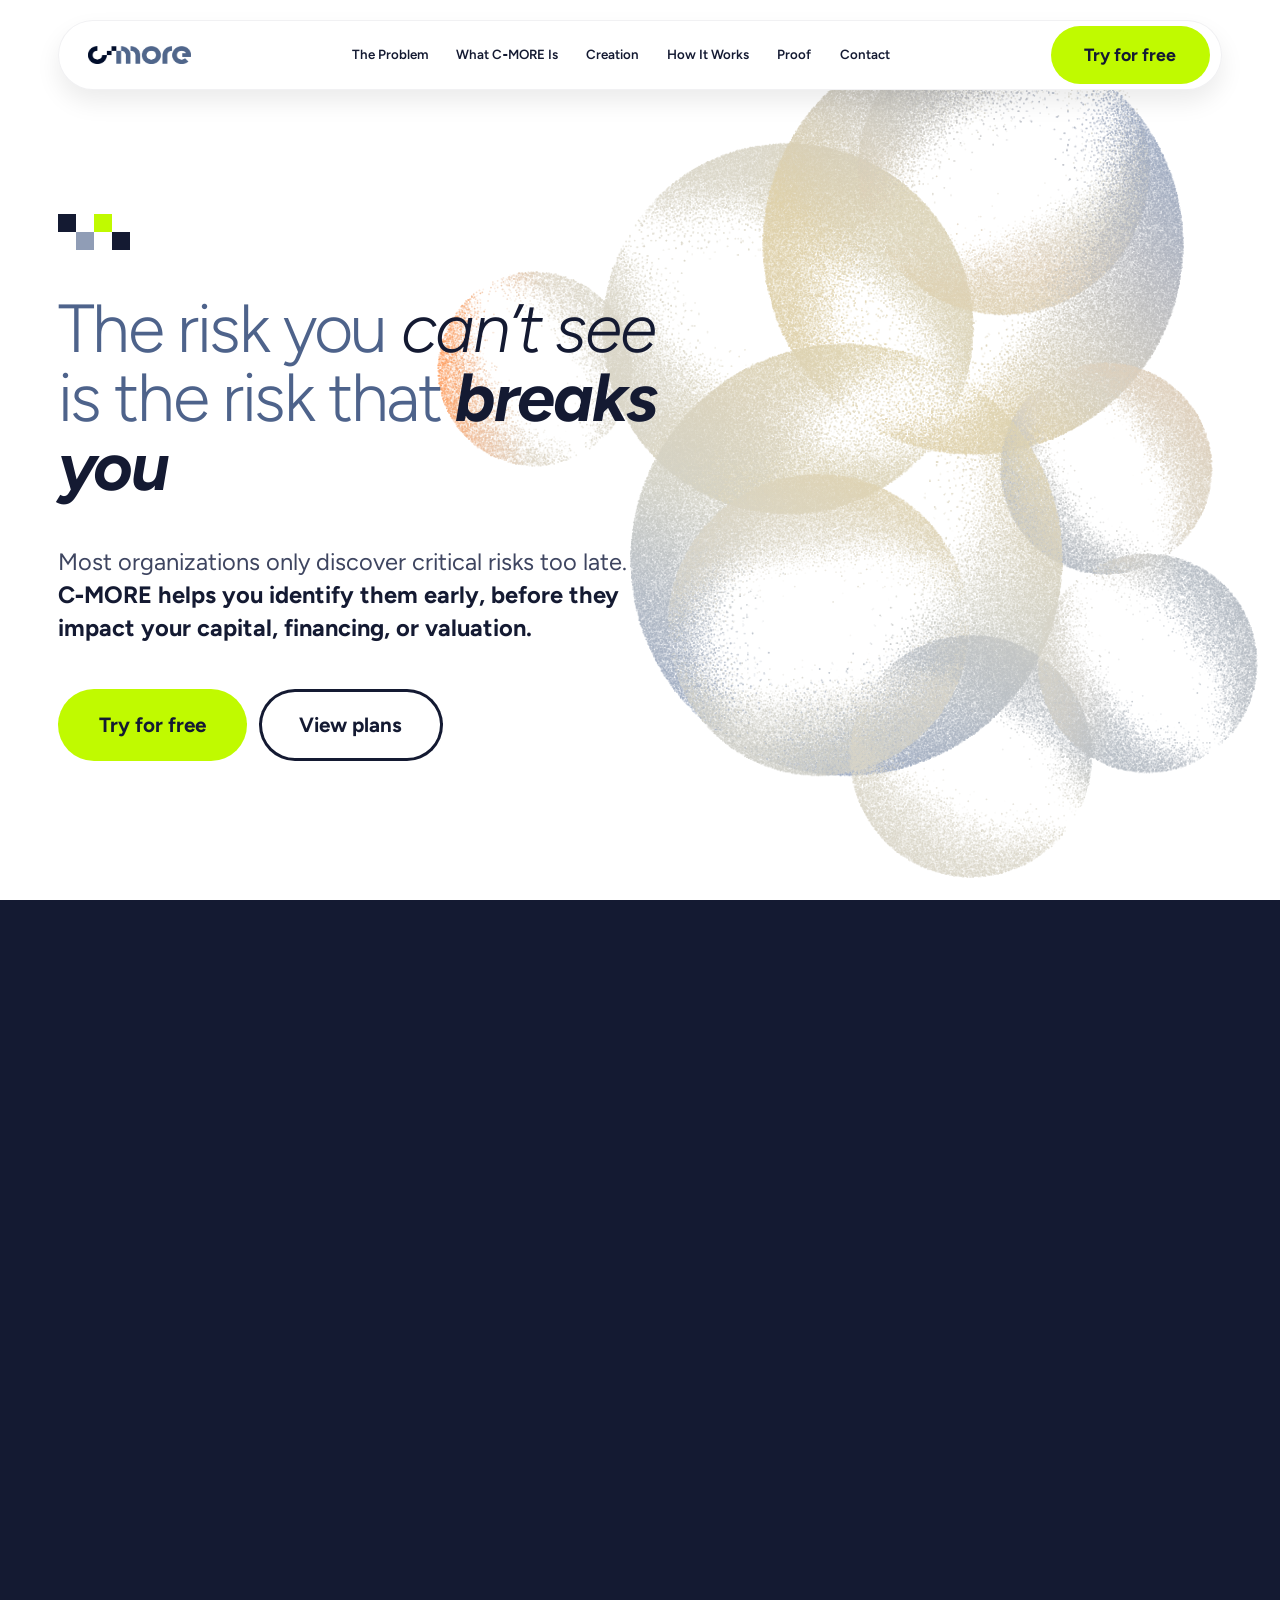
==== commit 86466149: "Keep the C-MORE brand name on one line The hero lead was breaking after the hyphen ("C-" / "MORE") a" ====
--- a/index.html
+++ b/index.html
@@ -46,7 +46,7 @@
 
         <nav class="nav__links" id="nav-links">
           <a href="#problem">The Problem</a>
-          <a href="#what">What C-MORE Is</a>
+          <a href="#what">What C‑MORE Is</a>
           <a href="#creation">Creation</a>
           <a href="#how">How It Works</a>
           <a href="#proof">Proof</a>
@@ -77,9 +77,9 @@
       </div>
 
       <div class="try-panel" id="try-panel">
-        <h2 class="try-panel__title">Try C-MORE free</h2>
+        <h2 class="try-panel__title">Try C‑MORE free</h2>
         <p class="try-panel__lead">
-          See C-MORE mapped against your own supplier data — no credit card
+          See C‑MORE mapped against your own supplier data — no credit card
           required.
         </p>
         <p class="try-panel__text">
@@ -110,7 +110,7 @@
           <p class="hero__lead">
             Most organizations only discover critical risks too late.
             <strong
-              >C-MORE helps you identify them early, before they impact your
+              >C‑MORE helps you identify them early, before they impact your
               capital, financing, or valuation.</strong
             >
           </p>
@@ -186,7 +186,7 @@
         <section class="what" id="what">
           <div class="container what__inner">
             <div class="eyebrow eyebrow--light">
-              <span class="eyebrow__text">WHAT C-MORE IS</span>
+              <span class="eyebrow__text">WHAT C‑MORE IS</span>
               <span class="dots" aria-hidden="true"><i></i><i></i><i></i></span>
             </div>
 
@@ -195,7 +195,7 @@
             </h2>
 
             <p class="what__lead">
-              C-MORE is an AI-powered risk intelligence platform. We aggregate
+              C‑MORE is an AI-powered risk intelligence platform. We aggregate
               data across your company and its ecosystem, turning ESG exposure,
               operational dependencies and supply chain vulnerabilities into a
               continuously updated risk map.
@@ -472,7 +472,7 @@
               <span class="type">
                 <span class="type__sizer" aria-hidden="true">
                   <span class="statement__kicker"
-                    >C-MORE brings these into a single layer:</span
+                    >C‑MORE brings these into a single layer:</span
                   >
                   <span class="statement__body"
                     >a living dataset of company risk, continuously enriched and
@@ -481,7 +481,7 @@
                 </span>
                 <span class="type__out">
                   <span class="statement__kicker" data-statement-line
-                    >C-MORE brings these into a single layer:</span
+                    >C‑MORE brings these into a single layer:</span
                   >
                   <span class="statement__body" data-statement-line
                     >a living dataset of company risk, continuously enriched and
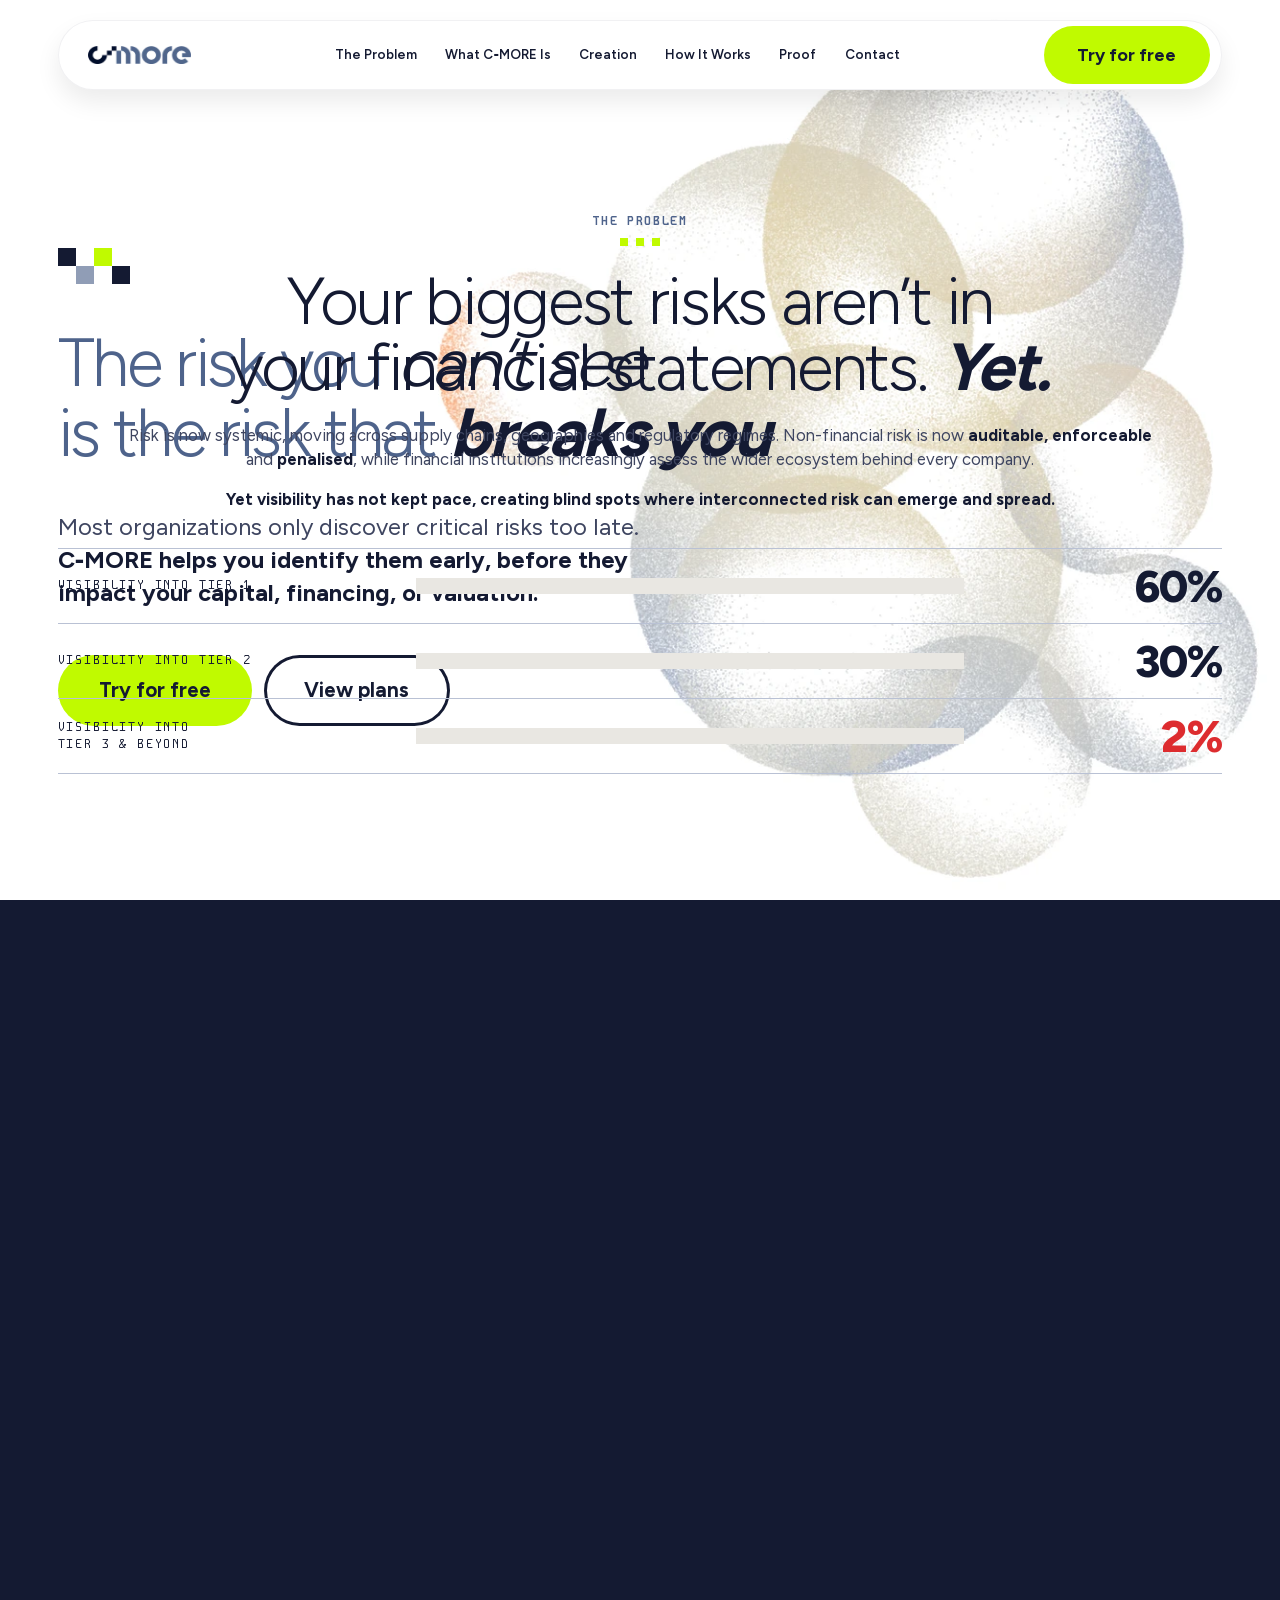
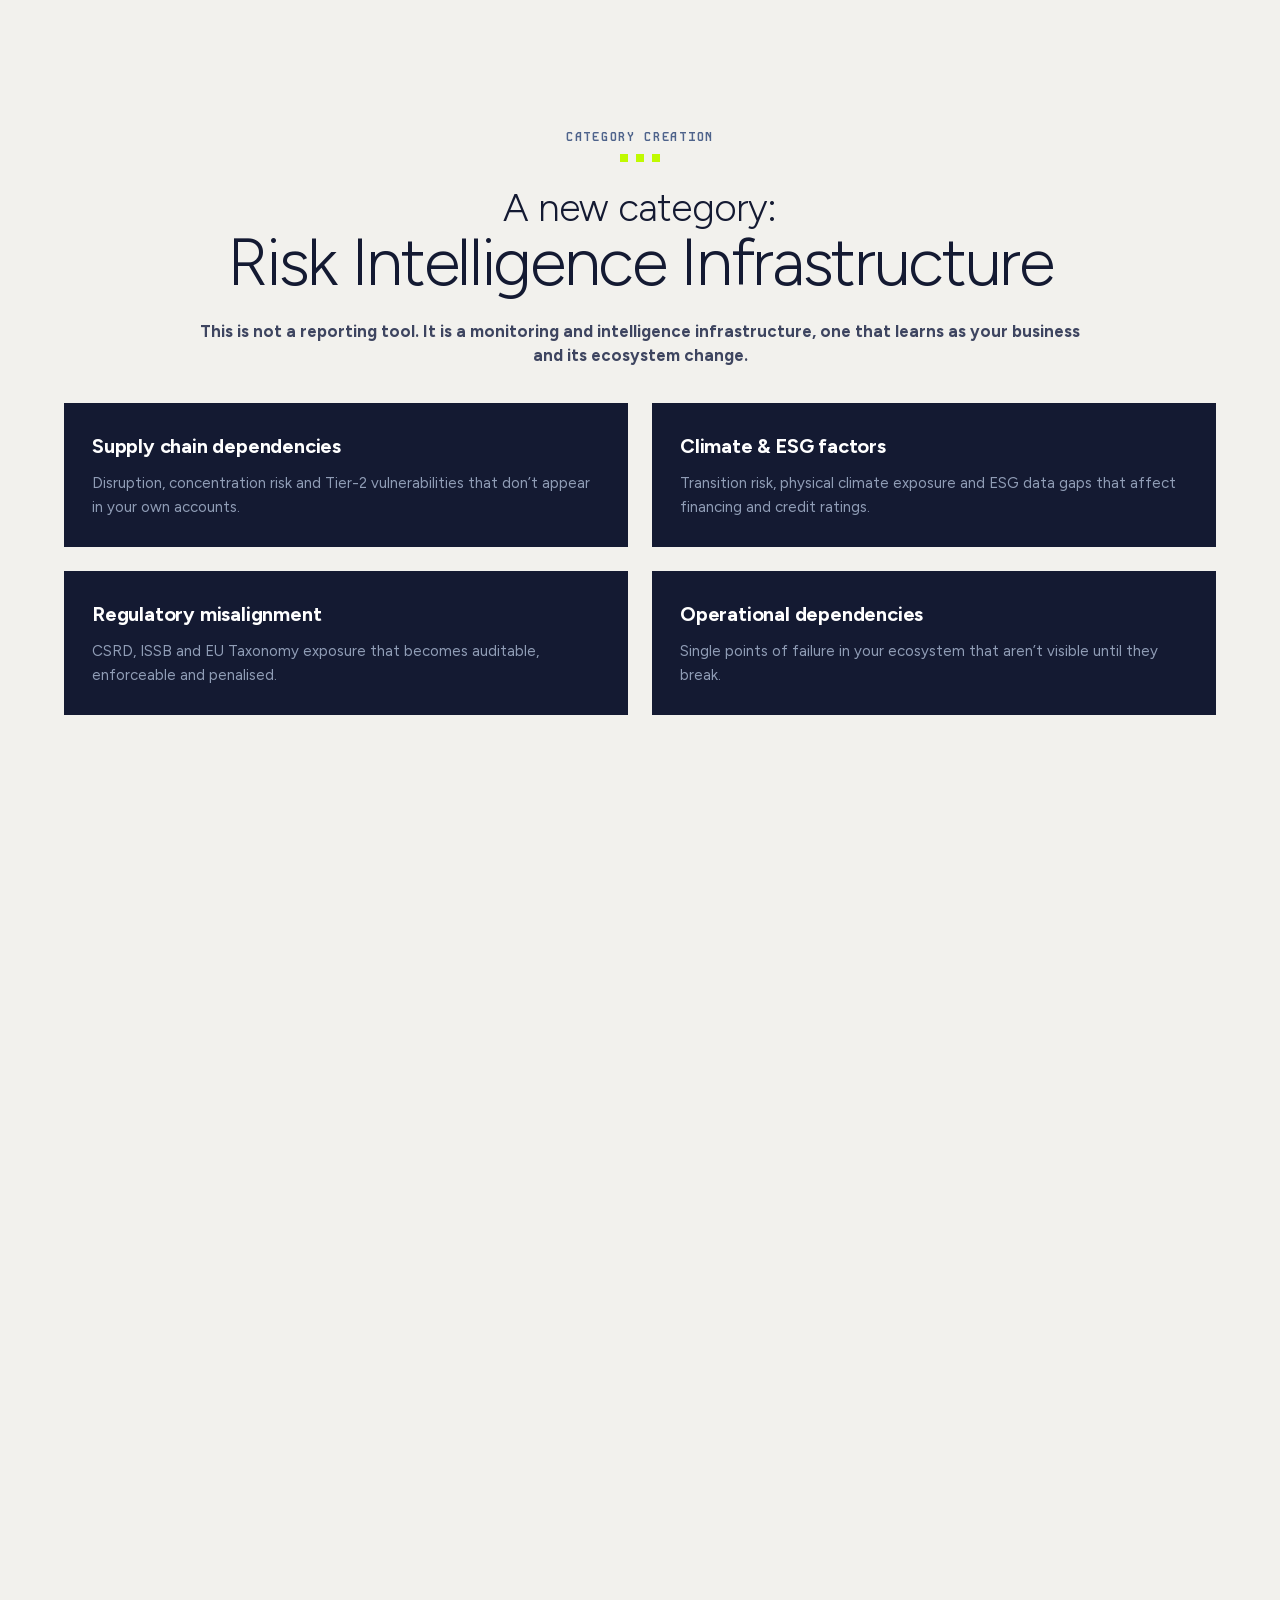
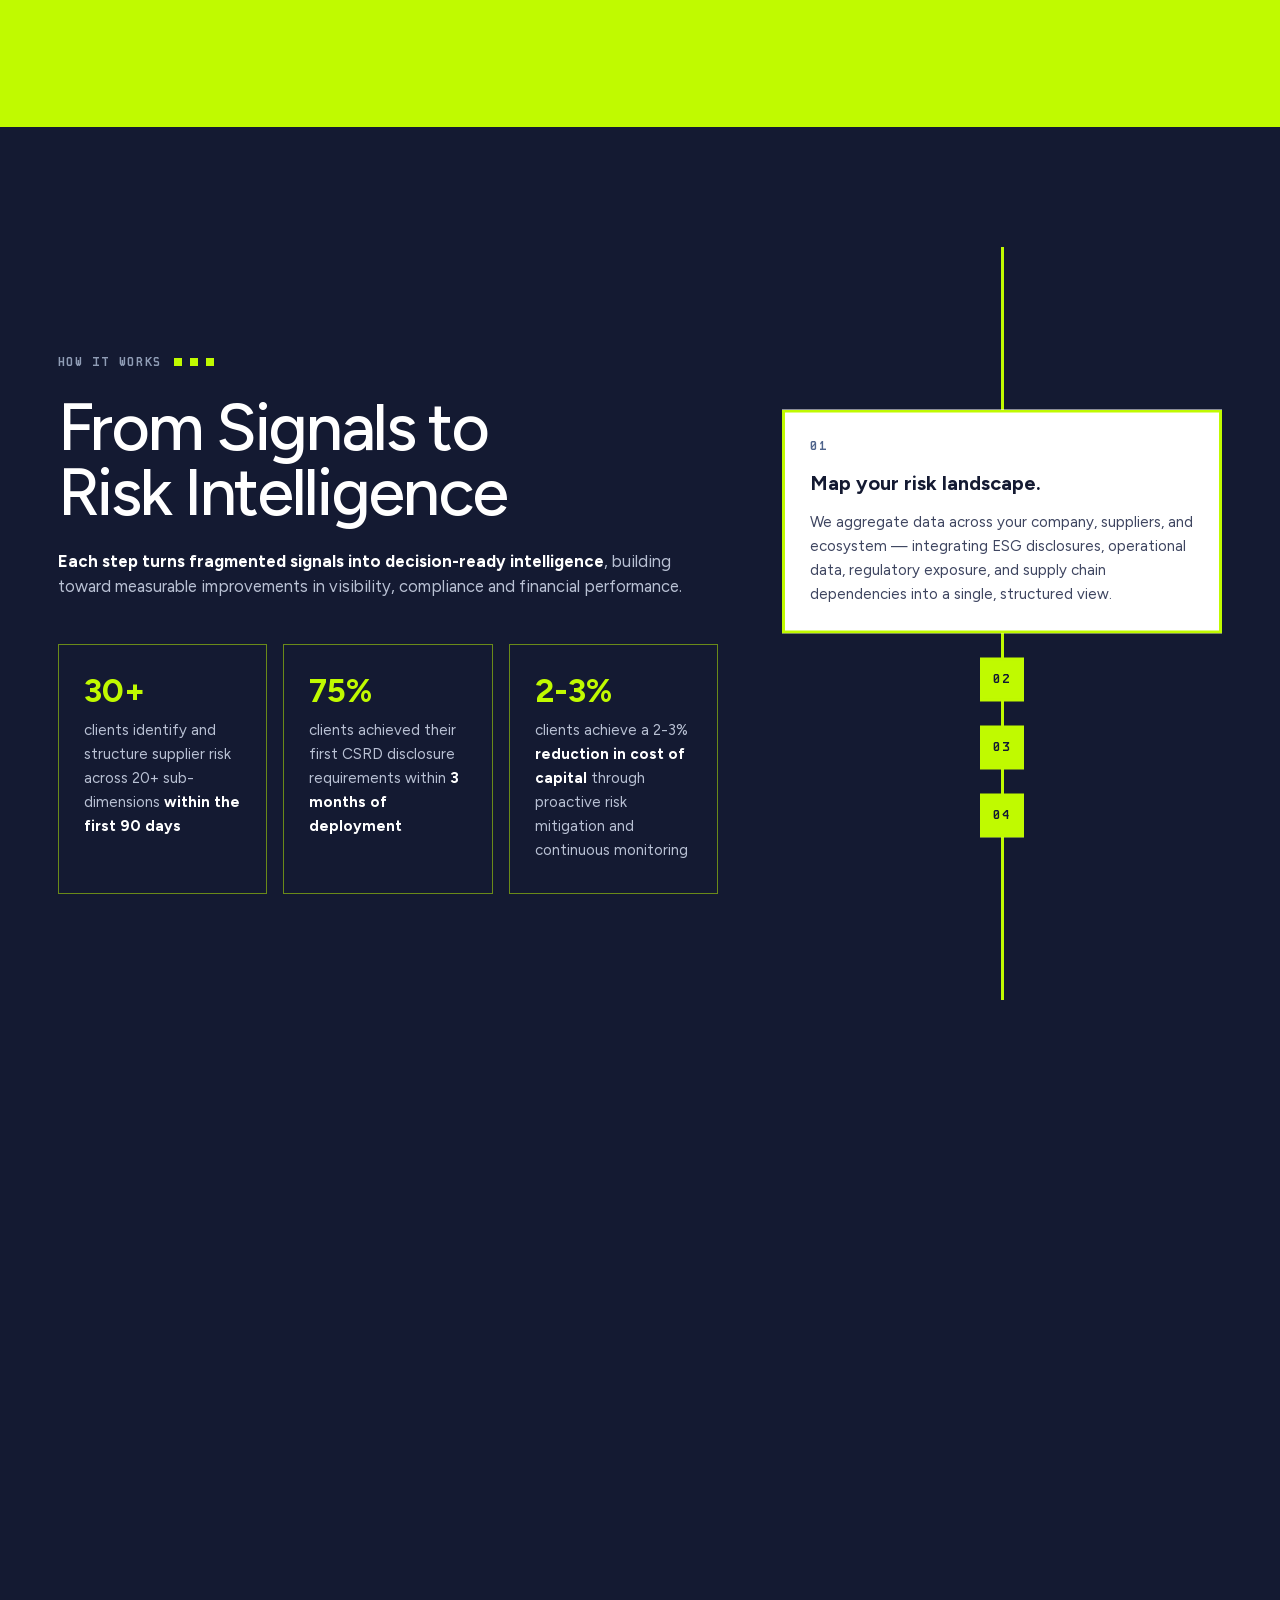
==== commit bc1c3e41: "Cut the page from 2.0MB to ~180KB on the wire The hero composition was the whole problem. It is a st" ====
--- a/index.html
+++ b/index.html
@@ -9,13 +9,36 @@
       content="C-MORE is an AI-powered risk intelligence platform that turns ESG exposure, operational dependencies and supply chain vulnerabilities into a continuously updated risk map."
     />
     <meta name="theme-color" content="#141A32" />
-    <link rel="preconnect" href="https://fonts.googleapis.com" />
-    <link rel="preconnect" href="https://fonts.gstatic.com" crossorigin />
+    <!-- The .motif mark from the hero, inline: an icon at no request cost,
+         and declaring one stops every browser asking for /favicon.ico. -->
+    <link rel="icon" href="data:image/svg+xml,%3Csvg xmlns='http://www.w3.org/2000/svg' viewBox='0 0 8 8'%3E%3Crect width='8' height='8' fill='%23ffffff'/%3E%3Crect x='0' y='2' width='2' height='2' fill='%23141a32'/%3E%3Crect x='4' y='2' width='2' height='2' fill='%23c0fa00'/%3E%3Crect x='2' y='4' width='2' height='2' fill='%23909db6'/%3E%3Crect x='6' y='4' width='2' height='2' fill='%23141a32'/%3E%3C/svg%3E" />
+    <!-- Fonts are self-hosted (see assets/css/styles.css). Preloaded here so
+         they are in flight with the stylesheet rather than discovered after
+         it parses — that is what removes the flash of fallback text. -->
     <link
-      rel="stylesheet"
-      href="https://fonts.googleapis.com/css2?family=Figtree:ital,wght@0,300;0,400;0,500;0,600;0,700;0,800;0,900&amp;family=Kode+Mono:wght@400;500;600;700&amp;display=swap"
+      rel="preload"
+      as="font"
+      type="font/woff2"
+      href="assets/fonts/figtree-latin.woff2"
+      crossorigin
+    />
+    <link
+      rel="preload"
+      as="font"
+      type="font/woff2"
+      href="assets/fonts/kodemono-latin.woff2"
+      crossorigin
     />
     <link rel="stylesheet" href="assets/css/styles.css" />
+    <!-- The hero art is the largest thing on the page and the first thing
+         seen; without this it cannot start until the CSS has parsed. -->
+    <link
+      rel="preload"
+      as="image"
+      href="assets/images/alma-composicao.webp"
+      imagesrcset="assets/images/alma-composicao.webp 1x, assets/images/alma-composicao@2x.webp 2x"
+      fetchpriority="high"
+    />
   </head>
   <body>
     <!-- The nav surface doubles as the trial panel: pressing the CTA grows the
@@ -27,10 +50,11 @@
         <a href="#top" aria-label="C-MORE home">
           <img
             class="nav__logo"
-            src="assets/images/fig-logo.png"
+            src="assets/images/fig-logo.webp"
             alt="c·more"
             width="112"
-            height="30"
+            height="21"
+            decoding="async"
           />
         </a>
 
@@ -344,10 +368,12 @@
 
               <div class="flow__core">
                 <img
-                  src="assets/images/fig-logo-negative.png"
+                  src="assets/images/fig-logo-negative.webp"
                   alt="c·more"
                   width="166"
-                  height="45"
+                  height="31"
+                  loading="lazy"
+                  decoding="async"
                 />
               </div>
 
--- a/assets/css/styles.css
+++ b/assets/css/styles.css
@@ -4,6 +4,51 @@
    Type and rhythm are fluid: capped by BOTH width (vw) and height (vh) so the
    page fits a short laptop window as well as a tall monitor.
    ========================================================================== */
+
+/* ---------- Fonts ----------
+   Self-hosted, and variable rather than static instances. Google's stylesheet
+   was render-blocking from a third origin — 93ms of DNS + TLS + TTFB before a
+   single word could paint — and then sent the faces from a *second* origin.
+   Same-origin these cost 5ms and can be preloaded from the document head.
+
+   One variable file per family covers the whole weight range, replacing nine
+   static faces (the old request also pulled Figtree 900 and Kode Mono 500,
+   which nothing on the page ever used). latin-ext is only fetched if a glyph
+   actually needs it, so a normal visit is 35KB of font in total.
+
+   Both families are OFL 1.1 — see assets/fonts/OFL.txt. */
+@font-face {
+  font-family: "Figtree";
+  font-style: normal;
+  font-weight: 300 800;          /* variable: one file serves 300-800 */
+  font-display: swap;
+  src: url("../fonts/figtree-latin.woff2") format("woff2");
+  unicode-range: U+0000-00FF, U+0131, U+0152-0153, U+02BB-02BC, U+02C6, U+02DA, U+02DC, U+0304, U+0308, U+0329, U+2000-206F, U+20AC, U+2122, U+2191, U+2193, U+2212, U+2215, U+FEFF, U+FFFD;
+}
+@font-face {
+  font-family: "Figtree";
+  font-style: normal;
+  font-weight: 300 800;
+  font-display: swap;
+  src: url("../fonts/figtree-latin-ext.woff2") format("woff2");
+  unicode-range: U+0100-02BA, U+02BD-02C5, U+02C7-02CC, U+02CE-02D7, U+02DD-02FF, U+0304, U+0308, U+0329, U+1D00-1DBF, U+1E00-1E9F, U+1EF2-1EFF, U+2020, U+20A0-20AB, U+20AD-20C0, U+2113, U+2C60-2C7F, U+A720-A7FF;
+}
+@font-face {
+  font-family: "Kode Mono";
+  font-style: normal;
+  font-weight: 400 700;
+  font-display: swap;
+  src: url("../fonts/kodemono-latin.woff2") format("woff2");
+  unicode-range: U+0000-00FF, U+0131, U+0152-0153, U+02BB-02BC, U+02C6, U+02DA, U+02DC, U+0304, U+0308, U+0329, U+2000-206F, U+20AC, U+2122, U+2191, U+2193, U+2212, U+2215, U+FEFF, U+FFFD;
+}
+@font-face {
+  font-family: "Kode Mono";
+  font-style: normal;
+  font-weight: 400 700;
+  font-display: swap;
+  src: url("../fonts/kodemono-latin-ext.woff2") format("woff2");
+  unicode-range: U+0100-02BA, U+02BD-02C5, U+02C7-02CC, U+02CE-02D7, U+02DD-02FF, U+0304, U+0308, U+0329, U+1D00-1DBF, U+1E00-1E9F, U+1EF2-1EFF, U+2020, U+20A0-20AB, U+20AD-20C0, U+2113, U+2C60-2C7F, U+A720-A7FF;
+}
 
 /* ---------- Tokens ---------- */
 :root {
@@ -482,8 +527,18 @@
   /* White ground with the composition held to the right edge. `contain` (not
      cover) is what makes `right` mean anything — cover would scale the art to
      fill the width, leaving no slack to align within. */
-  background: var(--white) url("../images/ALMA-composicao.svg") right center /
+  /* The composition ships as a raster, not as the source SVG. The artwork is
+     516k stippled dots (each one an `M x y h.01` subpath); as vector that is
+     6.2MB the browser must parse and re-rasterise, and the blur below made it
+     repaint every scroll frame. Flattened onto the white ground — the alpha
+     channel alone tripled the file — it is 113KB / 374KB@2x at PSNR 45dB.
+     The plain url() first is the fallback for engines without image-set. */
+  background: var(--white) url("../images/alma-composicao.webp") right center /
     contain no-repeat;
+  background-image: image-set(
+    url("../images/alma-composicao.webp") 1x,
+    url("../images/alma-composicao@2x.webp") 2x
+  );
   filter: blur(calc(var(--blur-q) * 12px))
     brightness(calc(1 + var(--blur-q) * 0.28))
     saturate(calc(1 - var(--blur-q) * 0.25));
